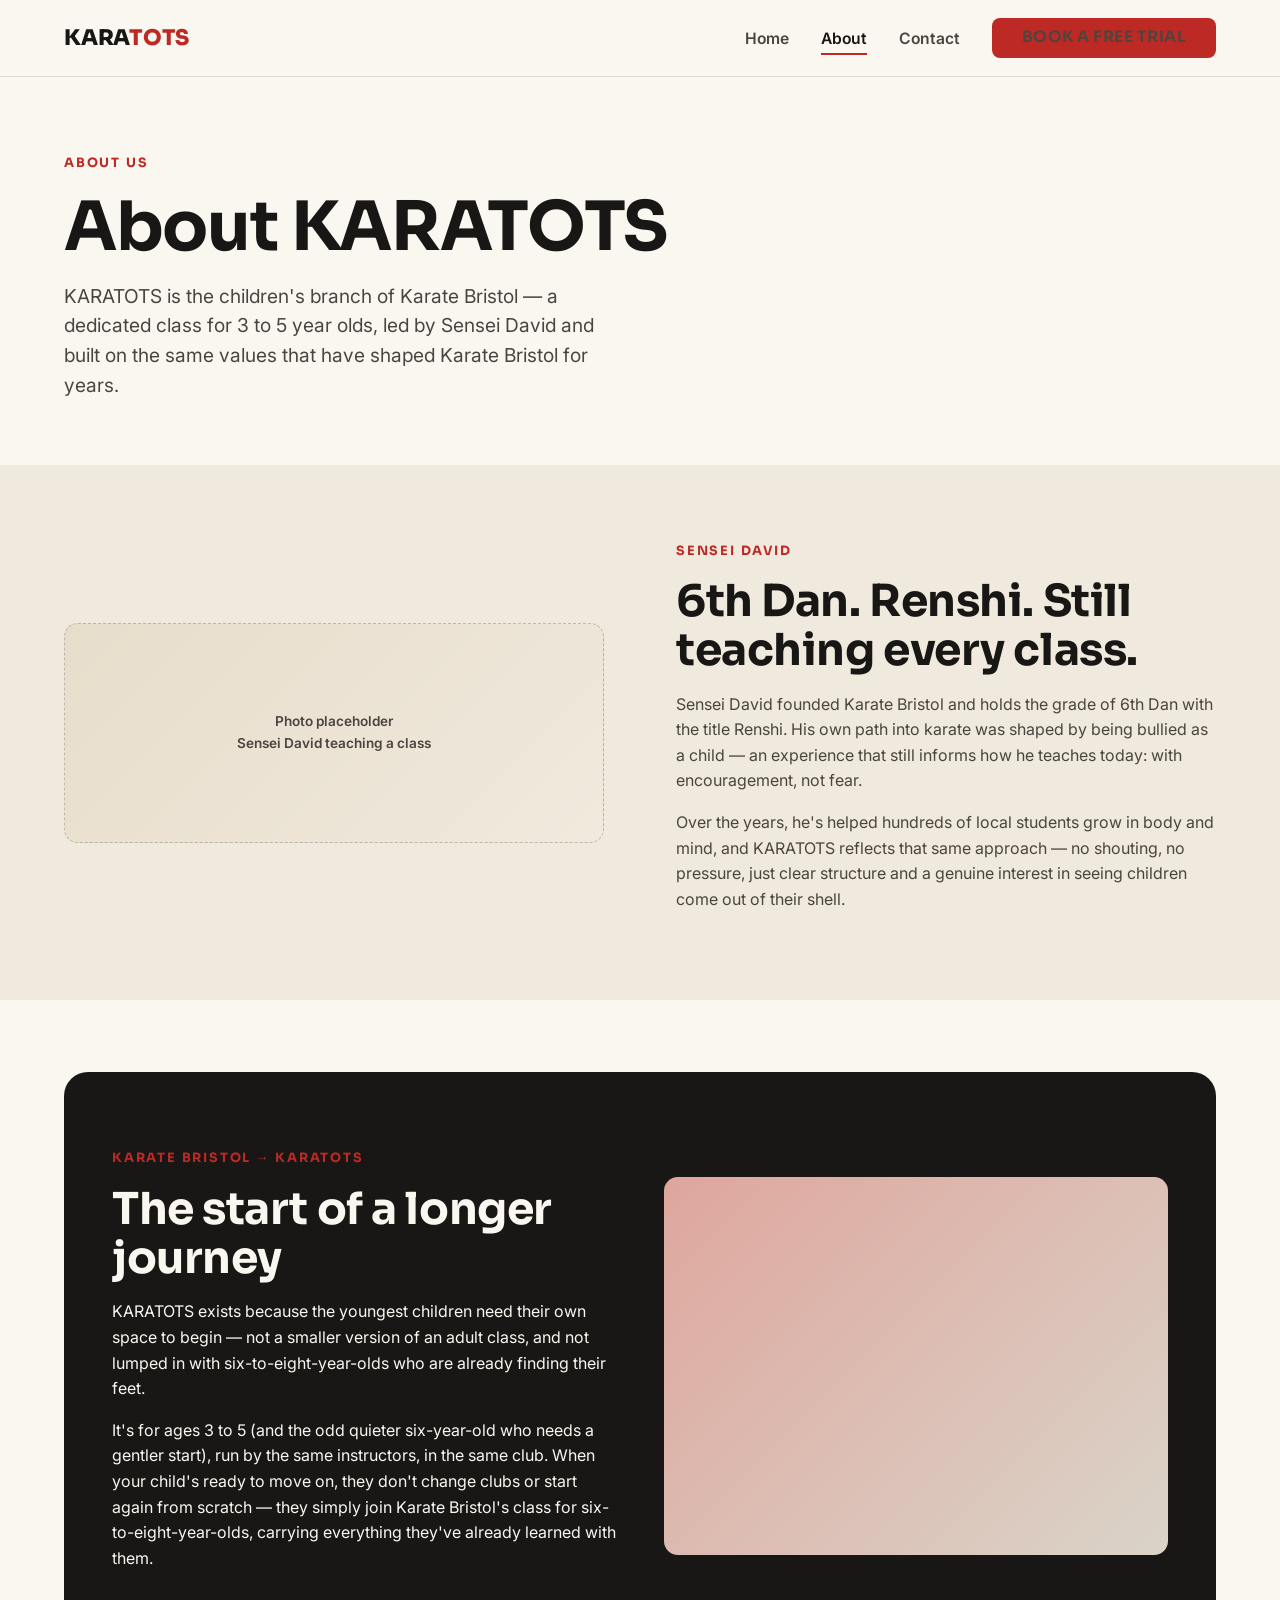
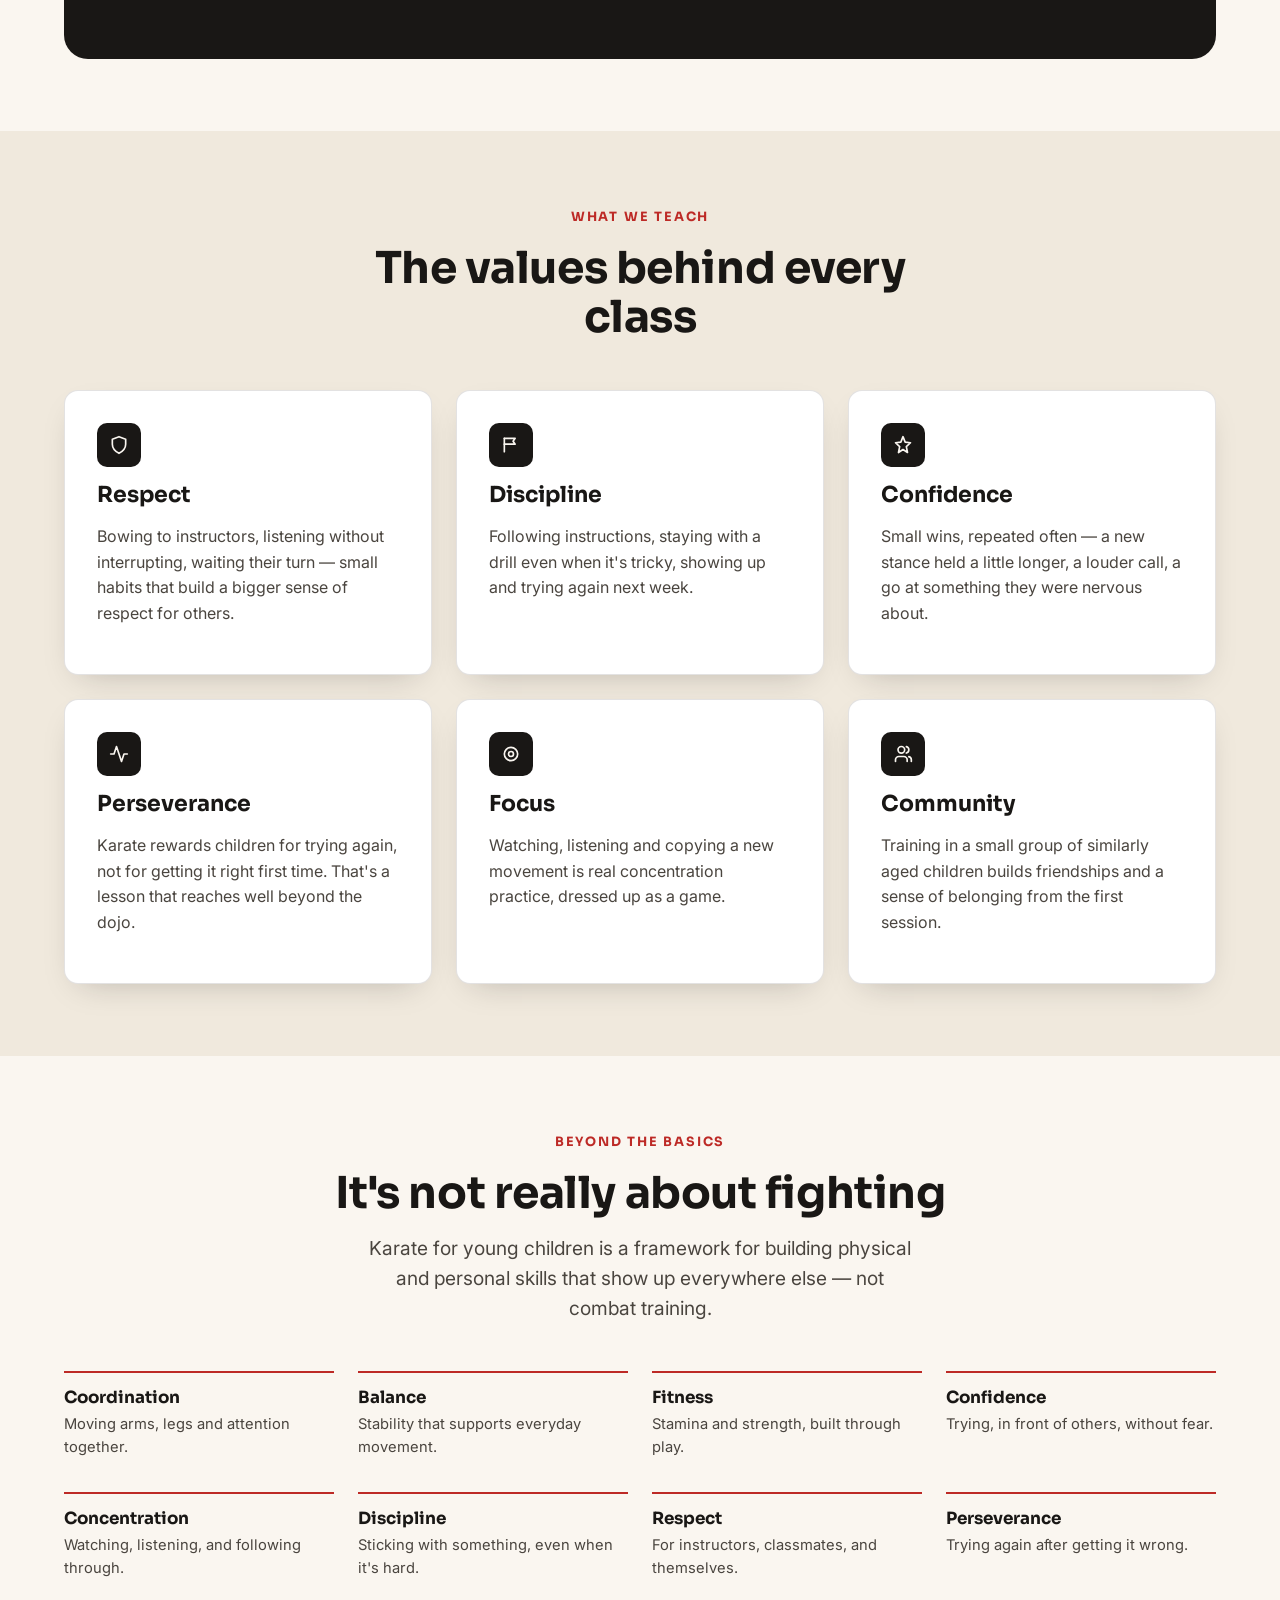
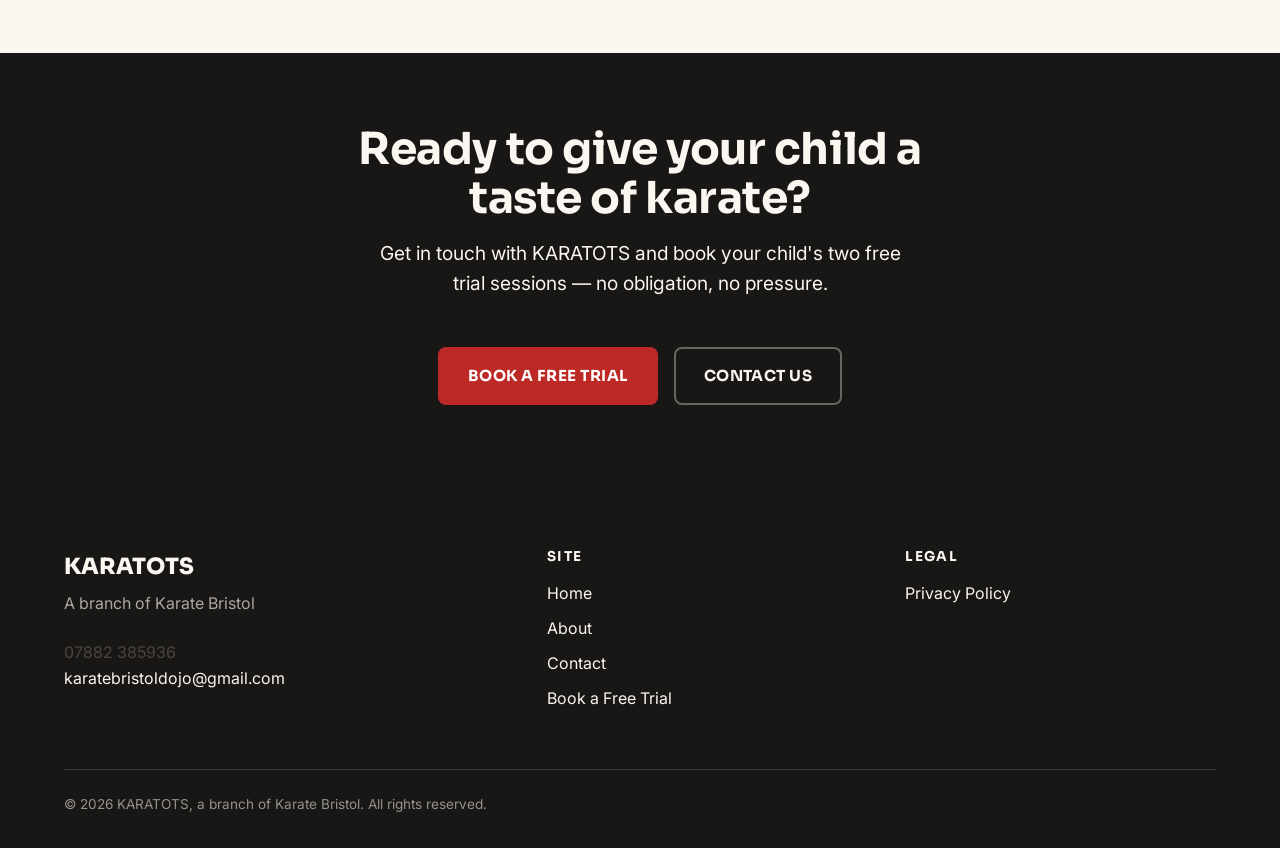
==== about.html @ a4dd59a1 "Build KARATOTS about page" ====
<!doctype html>
<html lang="en">
<head>
  <meta charset="UTF-8" />
  <meta name="viewport" content="width=device-width, initial-scale=1" />
  <title>About KARATOTS | Sensei David & Karate Bristol</title>
  <meta name="description" content="KARATOTS is led by Sensei David, 6th Dan and Renshi at Karate Bristol. Meet the instructor and find out how KARATOTS connects to Karate Bristol." />
  <link rel="canonical" href="https://karatots.co.uk/about" />

  <meta property="og:type" content="website" />
  <meta property="og:title" content="About KARATOTS | Sensei David & Karate Bristol" />
  <meta property="og:description" content="Meet Sensei David and find out how KARATOTS connects to the wider Karate Bristol club." />
  <meta property="og:url" content="https://karatots.co.uk/about" />

  <link rel="icon" href="assets/favicon.svg" type="image/svg+xml" />

  <link rel="preconnect" href="https://fonts.googleapis.com" />
  <link rel="preconnect" href="https://fonts.gstatic.com" crossorigin />
  <link href="https://fonts.googleapis.com/css2?family=Inter:wght@400;500;600;700&family=Sora:wght@600;700;800&display=swap" rel="stylesheet" />

  <link rel="stylesheet" href="css/style.css" />
</head>
<body>
  <a class="visually-hidden" href="#main">Skip to main content</a>

  <nav class="nav">
    <div class="container nav__inner">
      <a class="nav__logo" href="index.html">KARA<span>TOTS</span></a>
      <div class="nav__right">
        <ul class="nav__links" id="navLinks">
          <li><a href="index.html">Home</a></li>
          <li><a href="about.html" aria-current="page">About</a></li>
          <li><a href="contact.html">Contact</a></li>
          <li><a class="btn btn--primary" href="contact.html">Book a Free Trial</a></li>
        </ul>
        <button class="nav__toggle" aria-label="Toggle menu" aria-expanded="false" aria-controls="navLinks">
          <span class="nav__toggle-bar"></span><span class="nav__toggle-bar"></span><span class="nav__toggle-bar"></span>
        </button>
      </div>
    </div>
  </nav>

  <main id="main">
    <!-- HERO -->
    <section class="hero" style="padding-block: var(--space-6) var(--space-5);">
      <div class="container">
        <span class="eyebrow">About Us</span>
        <h1>About KARATOTS</h1>
        <p class="lede">KARATOTS is the children's branch of Karate Bristol — a dedicated class for 3 to 5 year olds, led by Sensei David and built on the same values that have shaped Karate Bristol for years.</p>
      </div>
    </section>

    <!-- SENSEI DAVID -->
    <section class="section section--alt">
      <div class="container">
        <div class="split">
          <div class="placeholder-img" role="img" aria-label="Photo placeholder: Sensei David teaching a class">
            Photo placeholder<br />Sensei David teaching a class
          </div>
          <div>
            <span class="eyebrow">Sensei David</span>
            <h2>6th Dan. Renshi. Still teaching every class.</h2>
            <p>Sensei David founded Karate Bristol and holds the grade of 6th Dan with the title Renshi. His own path into karate was shaped by being bullied as a child — an experience that still informs how he teaches today: with encouragement, not fear.</p>
            <p>Over the years, he's helped hundreds of local students grow in body and mind, and KARATOTS reflects that same approach — no shouting, no pressure, just clear structure and a genuine interest in seeing children come out of their shell.</p>
          </div>
        </div>
      </div>
    </section>

    <!-- KARATE BRISTOL -> KARATOTS -->
    <section class="section">
      <div class="container">
        <div class="story-banner" data-reveal>
          <div>
            <span class="eyebrow">Karate Bristol → KARATOTS</span>
            <h2>The start of a longer journey</h2>
            <p>KARATOTS exists because the youngest children need their own space to begin — not a smaller version of an adult class, and not lumped in with six-to-eight-year-olds who are already finding their feet.</p>
            <p>It's for ages 3 to 5 (and the odd quieter six-year-old who needs a gentler start), run by the same instructors, in the same club. When your child's ready to move on, they don't change clubs or start again from scratch — they simply join Karate Bristol's class for six-to-eight-year-olds, carrying everything they've already learned with them.</p>
          </div>
          <div class="story-banner__media" role="img" aria-label="Photo placeholder: Karate Bristol class in session"></div>
        </div>
      </div>
    </section>

    <!-- VALUES -->
    <section class="section section--alt">
      <div class="container">
        <div class="section-heading section-heading--center">
          <span class="eyebrow">What We Teach</span>
          <h2>The values behind every class</h2>
        </div>
        <div class="card-grid">
          <article class="card" data-reveal>
            <span class="card__icon" aria-hidden="true">
              <svg width="20" height="20" viewBox="0 0 24 24" fill="none" stroke="currentColor" stroke-width="2" stroke-linecap="round" stroke-linejoin="round"><path d="M12 2 4 5v6c0 5 3.5 8.5 8 11 4.5-2.5 8-6 8-11V5z"/></svg>
            </span>
            <h3>Respect</h3>
            <p>Bowing to instructors, listening without interrupting, waiting their turn — small habits that build a bigger sense of respect for others.</p>
          </article>
          <article class="card" data-reveal>
            <span class="card__icon" aria-hidden="true">
              <svg width="20" height="20" viewBox="0 0 24 24" fill="none" stroke="currentColor" stroke-width="2" stroke-linecap="round" stroke-linejoin="round"><path d="M4 4v16"/><path d="M4 4h13l-2.5 3.5L17 11H4"/></svg>
            </span>
            <h3>Discipline</h3>
            <p>Following instructions, staying with a drill even when it's tricky, showing up and trying again next week.</p>
          </article>
          <article class="card" data-reveal>
            <span class="card__icon" aria-hidden="true">
              <svg width="20" height="20" viewBox="0 0 24 24" fill="none" stroke="currentColor" stroke-width="2" stroke-linecap="round" stroke-linejoin="round"><path d="M12 2l2.6 6.6L21 9.3l-5 4.6L17.4 21 12 17.4 6.6 21 8 13.9 3 9.3l6.4-.7z"/></svg>
            </span>
            <h3>Confidence</h3>
            <p>Small wins, repeated often — a new stance held a little longer, a louder call, a go at something they were nervous about.</p>
          </article>
          <article class="card" data-reveal>
            <span class="card__icon" aria-hidden="true">
              <svg width="20" height="20" viewBox="0 0 24 24" fill="none" stroke="currentColor" stroke-width="2" stroke-linecap="round" stroke-linejoin="round"><path d="M22 12h-4l-3 9L9 3l-3 9H2"/></svg>
            </span>
            <h3>Perseverance</h3>
            <p>Karate rewards children for trying again, not for getting it right first time. That's a lesson that reaches well beyond the dojo.</p>
          </article>
          <article class="card" data-reveal>
            <span class="card__icon" aria-hidden="true">
              <svg width="20" height="20" viewBox="0 0 24 24" fill="none" stroke="currentColor" stroke-width="2" stroke-linecap="round" stroke-linejoin="round"><circle cx="12" cy="12" r="8"/><circle cx="12" cy="12" r="3"/></svg>
            </span>
            <h3>Focus</h3>
            <p>Watching, listening and copying a new movement is real concentration practice, dressed up as a game.</p>
          </article>
          <article class="card" data-reveal>
            <span class="card__icon" aria-hidden="true">
              <svg width="20" height="20" viewBox="0 0 24 24" fill="none" stroke="currentColor" stroke-width="2" stroke-linecap="round" stroke-linejoin="round"><path d="M17 21v-2a4 4 0 0 0-4-4H7a4 4 0 0 0-4 4v2"/><circle cx="10" cy="7" r="4"/><path d="M22 21v-2a4 4 0 0 0-3-3.87"/><path d="M16 3.13a4 4 0 0 1 0 7.75"/></svg>
            </span>
            <h3>Community</h3>
            <p>Training in a small group of similarly aged children builds friendships and a sense of belonging from the first session.</p>
          </article>
        </div>
      </div>
    </section>

    <!-- WHAT CHILDREN LEARN -->
    <section class="section">
      <div class="container">
        <div class="section-heading section-heading--center">
          <span class="eyebrow">Beyond the Basics</span>
          <h2>It's not really about fighting</h2>
          <p class="lede" style="margin-inline:auto">Karate for young children is a framework for building physical and personal skills that show up everywhere else — not combat training.</p>
        </div>
        <div class="learn-grid">
          <div class="learn-grid__item" data-reveal>
            <h3>Coordination</h3>
            <p>Moving arms, legs and attention together.</p>
          </div>
          <div class="learn-grid__item" data-reveal>
            <h3>Balance</h3>
            <p>Stability that supports everyday movement.</p>
          </div>
          <div class="learn-grid__item" data-reveal>
            <h3>Fitness</h3>
            <p>Stamina and strength, built through play.</p>
          </div>
          <div class="learn-grid__item" data-reveal>
            <h3>Confidence</h3>
            <p>Trying, in front of others, without fear.</p>
          </div>
          <div class="learn-grid__item" data-reveal>
            <h3>Concentration</h3>
            <p>Watching, listening, and following through.</p>
          </div>
          <div class="learn-grid__item" data-reveal>
            <h3>Discipline</h3>
            <p>Sticking with something, even when it's hard.</p>
          </div>
          <div class="learn-grid__item" data-reveal>
            <h3>Respect</h3>
            <p>For instructors, classmates, and themselves.</p>
          </div>
          <div class="learn-grid__item" data-reveal>
            <h3>Perseverance</h3>
            <p>Trying again after getting it wrong.</p>
          </div>
        </div>
      </div>
    </section>

    <!-- FINAL CTA -->
    <section class="section section--ink">
      <div class="container">
        <div class="section-heading section-heading--center">
          <h2>Ready to give your child a taste of karate?</h2>
          <p class="lede" style="margin-inline:auto">Get in touch with KARATOTS and book your child's two free trial sessions — no obligation, no pressure.</p>
        </div>
        <div class="hero__actions" style="justify-content:center">
          <a class="btn btn--primary" href="contact.html">Book a Free Trial</a>
          <a class="btn btn--secondary" href="contact.html">Contact Us</a>
        </div>
      </div>
    </section>
  </main>

  <footer class="footer">
    <div class="container">
      <div class="footer__grid">
        <div>
          <div class="footer__brand">KARATOTS</div>
          <p class="footer__tagline">A branch of Karate Bristol</p>
          <p>07882 385936<br /><a href="mailto:karatebristoldojo@gmail.com">karatebristoldojo@gmail.com</a></p>
        </div>
        <div>
          <h4>Site</h4>
          <ul>
            <li><a href="index.html">Home</a></li>
            <li><a href="about.html">About</a></li>
            <li><a href="contact.html">Contact</a></li>
            <li><a href="contact.html">Book a Free Trial</a></li>
          </ul>
        </div>
        <div>
          <h4>Legal</h4>
          <ul>
            <li><a href="privacy.html">Privacy Policy</a></li>
          </ul>
        </div>
      </div>
      <div class="footer__bottom">© 2026 KARATOTS, a branch of Karate Bristol. All rights reserved.</div>
    </div>
  </footer>

  <div class="sticky-cta">
    <a class="btn btn--primary btn--block" href="contact.html">Book a Free Trial</a>
  </div>

  <script src="js/script.js" defer></script>
</body>
</html>
---- css/style.css ----
/* ============================================
   KARATOTS — Design Tokens
   ============================================ */
:root {
  --color-ink: #191715;
  --color-ink-soft: #4a453f;
  --color-paper: #faf6f0;
  --color-paper-alt: #f0e9dd;
  --color-paper-deep: #e7ddcb;
  --color-accent: #bd2a26;
  --color-accent-dark: #8f1f1c;
  --color-white: #ffffff;
  --color-line: rgba(25, 23, 21, 0.12);
  --color-line-strong: rgba(25, 23, 21, 0.22);

  --font-display: "Sora", "Helvetica Neue", Arial, sans-serif;
  --font-body: "Inter", "Helvetica Neue", Arial, sans-serif;

  --space-1: 0.5rem;
  --space-2: 1rem;
  --space-3: 1.5rem;
  --space-4: 2rem;
  --space-5: 3rem;
  --space-6: 4.5rem;
  --space-7: 7rem;

  --radius-sm: 8px;
  --radius-md: 14px;
  --radius-lg: 24px;

  --shadow-card: 0 12px 32px -16px rgba(25, 23, 21, 0.28);
  --max-width: 1200px;

  --nav-height: 76px;
}

/* ============================================
   Reset
   ============================================ */
*,
*::before,
*::after {
  box-sizing: border-box;
}

@media (prefers-reduced-motion: reduce) {
  * {
    animation-duration: 0.01ms !important;
    animation-iteration-count: 1 !important;
    transition-duration: 0.01ms !important;
  }
}

body {
  margin: 0;
  background: var(--color-paper);
  color: var(--color-ink);
  font-family: var(--font-body);
  font-size: 1rem;
  line-height: 1.6;
  -webkit-font-smoothing: antialiased;
}

img {
  max-width: 100%;
  display: block;
}

a {
  color: inherit;
}

ul {
  margin: 0;
  padding: 0;
  list-style: none;
}

button {
  font: inherit;
  cursor: pointer;
}

/* ============================================
   Typography
   ============================================ */
h1,
h2,
h3,
h4 {
  font-family: var(--font-display);
  font-weight: 700;
  line-height: 1.12;
  margin: 0 0 var(--space-2);
  color: var(--color-ink);
}

h1 {
  font-size: clamp(2.5rem, 5vw + 1rem, 4.25rem);
  letter-spacing: -0.02em;
}

h2 {
  font-size: clamp(1.9rem, 2.6vw + 1rem, 2.75rem);
  letter-spacing: -0.01em;
}

h3 {
  font-size: 1.375rem;
}

p {
  margin: 0 0 var(--space-2);
  color: var(--color-ink-soft);
}

.lede {
  font-size: 1.2rem;
  line-height: 1.55;
  max-width: 46ch;
}

.eyebrow {
  display: inline-block;
  font-family: var(--font-display);
  font-size: 0.8rem;
  font-weight: 700;
  letter-spacing: 0.14em;
  text-transform: uppercase;
  color: var(--color-accent);
  margin-bottom: var(--space-2);
}

.visually-hidden {
  position: absolute;
  width: 1px;
  height: 1px;
  padding: 0;
  margin: -1px;
  overflow: hidden;
  clip: rect(0, 0, 0, 0);
  white-space: nowrap;
  border: 0;
}

/* ============================================
   Layout
   ============================================ */
.container {
  width: 100%;
  max-width: var(--max-width);
  margin-inline: auto;
  padding-inline: var(--space-3);
}

.section {
  padding-block: var(--space-6);
}

.section--alt {
  background: var(--color-paper-alt);
}

.section--ink {
  background: var(--color-ink);
  color: var(--color-paper);
}

.section--ink h2,
.section--ink h3,
.section--ink p {
  color: var(--color-paper);
}

.section--ink .eyebrow {
  color: #e2837f;
}

.section-heading {
  max-width: 640px;
  margin-bottom: var(--space-5);
}

.section-heading--center {
  margin-inline: auto;
  text-align: center;
}

/* ============================================
   Buttons
   ============================================ */
.btn {
  display: inline-flex;
  align-items: center;
  justify-content: center;
  gap: 0.5rem;
  font-family: var(--font-display);
  font-weight: 700;
  font-size: 0.95rem;
  letter-spacing: 0.03em;
  text-transform: uppercase;
  text-decoration: none;
  padding: 0.95rem 1.75rem;
  border-radius: var(--radius-sm);
  border: 2px solid transparent;
  transition: transform 0.15s ease, background-color 0.15s ease, color 0.15s ease, border-color 0.15s ease;
  white-space: nowrap;
}

.btn:hover {
  transform: translateY(-2px);
}

.btn:focus-visible {
  outline: 3px solid var(--color-accent);
  outline-offset: 3px;
}

.btn--primary {
  background: var(--color-accent);
  color: var(--color-white);
}

.btn--primary:hover {
  background: var(--color-accent-dark);
}

.btn--secondary {
  background: transparent;
  color: var(--color-ink);
  border-color: var(--color-line-strong);
}

.btn--secondary:hover {
  border-color: var(--color-ink);
}

.section--ink .btn--secondary {
  color: var(--color-paper);
  border-color: rgba(250, 246, 240, 0.35);
}

.section--ink .btn--secondary:hover {
  border-color: var(--color-paper);
}

.btn--block {
  width: 100%;
}

/* ============================================
   Nav
   ============================================ */
.nav {
  position: sticky;
  top: 0;
  z-index: 40;
  background: rgba(250, 246, 240, 0.92);
  backdrop-filter: blur(10px);
  border-bottom: 1px solid var(--color-line);
}

.nav__inner {
  display: flex;
  align-items: center;
  justify-content: space-between;
  height: var(--nav-height);
}

.nav__logo {
  font-family: var(--font-display);
  font-weight: 800;
  font-size: 1.35rem;
  text-decoration: none;
  letter-spacing: -0.01em;
  color: var(--color-ink);
}

.nav__logo span {
  color: var(--color-accent);
}

.nav__right {
  display: flex;
  align-items: center;
  gap: var(--space-3);
}

.nav__links {
  display: flex;
  align-items: center;
  gap: var(--space-4);
}

.nav__links a {
  text-decoration: none;
  font-weight: 600;
  font-size: 0.98rem;
  color: var(--color-ink-soft);
  padding-block: 0.35rem;
  border-bottom: 2px solid transparent;
}

.nav__links a:hover,
.nav__links a[aria-current="page"] {
  color: var(--color-ink);
  border-bottom-color: var(--color-accent);
}

.nav__toggle {
  display: none;
  background: none;
  border: none;
  padding: 0.5rem;
  color: var(--color-ink);
}

.nav__toggle-bar {
  display: block;
  width: 24px;
  height: 2px;
  background: currentColor;
  margin: 5px 0;
  transition: transform 0.2s ease, opacity 0.2s ease;
}

@media (max-width: 860px) {
  .nav__links {
    position: fixed;
    inset: var(--nav-height) 0 0 0;
    flex-direction: column;
    align-items: flex-start;
    gap: 0;
    background: var(--color-paper);
    padding: var(--space-3);
    transform: translateY(-8px);
    opacity: 0;
    pointer-events: none;
    transition: opacity 0.2s ease, transform 0.2s ease;
  }

  .nav.is-open .nav__links {
    opacity: 1;
    transform: translateY(0);
    pointer-events: auto;
  }

  .nav__links a {
    width: 100%;
    padding: var(--space-2) 0;
    border-bottom: 1px solid var(--color-line);
  }

  .nav__links .btn {
    margin-top: var(--space-2);
    width: 100%;
  }

  .nav__toggle {
    display: block;
  }

  .nav.is-open .nav__toggle-bar:nth-child(1) {
    transform: translateY(7px) rotate(45deg);
  }

  .nav.is-open .nav__toggle-bar:nth-child(2) {
    opacity: 0;
  }

  .nav.is-open .nav__toggle-bar:nth-child(3) {
    transform: translateY(-7px) rotate(-45deg);
  }
}

/* ============================================
   Sticky mobile CTA
   ============================================ */
.sticky-cta {
  display: none;
}

@media (max-width: 640px) {
  .sticky-cta {
    display: block;
    position: fixed;
    left: 0;
    right: 0;
    bottom: 0;
    z-index: 50;
    padding: var(--space-2) var(--space-3);
    background: var(--color-paper);
    border-top: 1px solid var(--color-line);
    padding-bottom: max(var(--space-2), env(safe-area-inset-bottom));
  }

  body {
    padding-bottom: 76px;
  }
}

/* ============================================
   Trust strip (icon-badge row)
   ============================================ */
.trust-strip {
  display: grid;
  grid-template-columns: repeat(3, 1fr);
  gap: var(--space-3);
  margin-top: calc(var(--space-6) * -1);
  position: relative;
  z-index: 5;
}

@media (max-width: 800px) {
  .trust-strip {
    grid-template-columns: 1fr;
    margin-top: var(--space-4);
  }
}

.trust-strip__item {
  display: flex;
  align-items: flex-start;
  gap: var(--space-2);
  background: var(--color-white);
  border: 1px solid var(--color-line);
  border-radius: var(--radius-md);
  padding: var(--space-3);
  box-shadow: var(--shadow-card);
}

.trust-strip__badge {
  flex-shrink: 0;
  width: 46px;
  height: 46px;
  border-radius: 50%;
  background: var(--color-accent);
  color: var(--color-white);
  display: flex;
  align-items: center;
  justify-content: center;
}

.trust-strip__item h3 {
  font-size: 1rem;
  margin-bottom: 0.2rem;
}

.trust-strip__item p {
  font-size: 0.92rem;
  margin: 0;
}

/* ============================================
   Full-bleed story banner
   ============================================ */
.story-banner {
  position: relative;
  background: var(--color-ink);
  color: var(--color-paper);
  border-radius: var(--radius-lg);
  overflow: hidden;
  padding: var(--space-6) var(--space-5);
  display: grid;
  grid-template-columns: 1fr 1fr;
  gap: var(--space-5);
  align-items: center;
}

@media (max-width: 900px) {
  .story-banner {
    grid-template-columns: 1fr;
    padding: var(--space-5) var(--space-3);
  }
}

.story-banner h2,
.story-banner p {
  color: var(--color-paper);
}

.story-banner__media {
  aspect-ratio: 4 / 3;
  border-radius: var(--radius-md);
  background: linear-gradient(135deg, rgba(189, 42, 38, 0.35), rgba(25, 23, 21, 0.1)), var(--color-paper-alt);
}

/* ============================================
   Hero
   ============================================ */
.hero {
  padding-block: var(--space-7) var(--space-6);
}

.hero__grid {
  display: grid;
  grid-template-columns: 1.1fr 0.9fr;
  gap: var(--space-6);
  align-items: center;
}

.hero__actions {
  display: flex;
  flex-wrap: wrap;
  gap: var(--space-2);
  margin-top: var(--space-4);
}

.hero__media {
  aspect-ratio: 4 / 5;
  border-radius: var(--radius-lg);
}

@media (max-width: 900px) {
  .hero__grid {
    grid-template-columns: 1fr;
  }

  .hero {
    padding-block: var(--space-5) var(--space-4);
  }
}

/* ============================================
   Placeholder image blocks
   ============================================ */
.placeholder-img {
  display: flex;
  align-items: center;
  justify-content: center;
  text-align: center;
  padding: var(--space-3);
  background: linear-gradient(135deg, var(--color-paper-deep), var(--color-paper-alt));
  border: 1px dashed var(--color-line-strong);
  border-radius: var(--radius-md);
  color: var(--color-ink-soft);
  font-size: 0.85rem;
  font-weight: 600;
  min-height: 220px;
}

/* ============================================
   Cards
   ============================================ */
.card-grid {
  display: grid;
  grid-template-columns: repeat(3, 1fr);
  gap: var(--space-3);
}

@media (max-width: 900px) {
  .card-grid {
    grid-template-columns: repeat(2, 1fr);
  }
}

@media (max-width: 600px) {
  .card-grid {
    grid-template-columns: 1fr;
  }
}

.card {
  background: var(--color-white);
  border: 1px solid var(--color-line);
  border-radius: var(--radius-md);
  padding: var(--space-4);
  box-shadow: var(--shadow-card);
}

/* ============================================
   Learn grid (flat tiles, no icons)
   ============================================ */
.learn-grid {
  display: grid;
  grid-template-columns: repeat(4, 1fr);
  gap: var(--space-4) var(--space-3);
}

@media (max-width: 900px) {
  .learn-grid {
    grid-template-columns: repeat(2, 1fr);
  }
}

@media (max-width: 520px) {
  .learn-grid {
    grid-template-columns: 1fr;
  }
}

.learn-grid__item {
  border-top: 2px solid var(--color-accent);
  padding-top: var(--space-2);
}

.learn-grid__item h3 {
  font-size: 1.05rem;
  margin-bottom: 0.3rem;
}

.learn-grid__item p {
  font-size: 0.92rem;
  margin: 0;
}

.card__icon {
  width: 44px;
  height: 44px;
  border-radius: 10px;
  background: var(--color-ink);
  color: var(--color-paper);
  display: flex;
  align-items: center;
  justify-content: center;
  font-family: var(--font-display);
  font-weight: 800;
  margin-bottom: var(--space-2);
}

.section--ink .card {
  background: rgba(250, 246, 240, 0.06);
  border-color: rgba(250, 246, 240, 0.16);
  box-shadow: none;
}

.section--ink .card__icon {
  background: var(--color-accent);
  color: var(--color-white);
}

/* ============================================
   Steps (How It Works)
   ============================================ */
.steps {
  display: grid;
  grid-template-columns: repeat(3, 1fr);
  gap: var(--space-4);
  counter-reset: step;
}

@media (max-width: 800px) {
  .steps {
    grid-template-columns: 1fr;
  }
}

.step {
  position: relative;
  padding-top: var(--space-5);
}

.step::before {
  counter-increment: step;
  content: counter(step);
  position: absolute;
  top: 0;
  left: 0;
  width: 48px;
  height: 48px;
  border-radius: 50%;
  background: var(--color-accent);
  color: var(--color-white);
  font-family: var(--font-display);
  font-weight: 800;
  font-size: 1.25rem;
  display: flex;
  align-items: center;
  justify-content: center;
}

/* ============================================
   FAQ accordion
   ============================================ */
.faq-list {
  border-top: 1px solid var(--color-line);
}

.faq-item {
  border-bottom: 1px solid var(--color-line);
}

.faq-item__question {
  width: 100%;
  display: flex;
  align-items: center;
  justify-content: space-between;
  gap: var(--space-2);
  background: none;
  border: none;
  text-align: left;
  padding: var(--space-3) 0;
  font-family: var(--font-display);
  font-weight: 700;
  font-size: 1.05rem;
  color: var(--color-ink);
}

.faq-item__icon {
  flex-shrink: 0;
  width: 24px;
  height: 24px;
  position: relative;
}

.faq-item__icon::before,
.faq-item__icon::after {
  content: "";
  position: absolute;
  background: var(--color-ink);
  transition: transform 0.2s ease;
}

.faq-item__icon::before {
  top: 50%;
  left: 0;
  width: 100%;
  height: 2px;
  transform: translateY(-50%);
}

.faq-item__icon::after {
  top: 0;
  left: 50%;
  width: 2px;
  height: 100%;
  transform: translateX(-50%);
}

.faq-item.is-open .faq-item__icon::after {
  transform: translateX(-50%) scaleY(0);
}

.faq-item__answer {
  overflow: hidden;
  max-height: 0;
  transition: max-height 0.25s ease;
}

.faq-item.is-open .faq-item__answer {
  max-height: 400px;
}

.faq-item__answer p {
  padding-bottom: var(--space-3);
}

/* ============================================
   Forms
   ============================================ */
.form {
  display: grid;
  gap: var(--space-3);
}

.form__row {
  display: grid;
  grid-template-columns: 1fr 1fr;
  gap: var(--space-3);
}

@media (max-width: 640px) {
  .form__row {
    grid-template-columns: 1fr;
  }
}

.form-field {
  display: flex;
  flex-direction: column;
  gap: 0.4rem;
}

.form-field label {
  font-weight: 600;
  font-size: 0.92rem;
}

.form-field input,
.form-field select,
.form-field textarea {
  font: inherit;
  padding: 0.85rem 1rem;
  border-radius: var(--radius-sm);
  border: 1.5px solid var(--color-line-strong);
  background: var(--color-white);
  color: var(--color-ink);
}

.form-field input:focus-visible,
.form-field select:focus-visible,
.form-field textarea:focus-visible {
  outline: 3px solid var(--color-accent);
  outline-offset: 1px;
}

.form-field.has-error input,
.form-field.has-error select,
.form-field.has-error textarea {
  border-color: var(--color-accent);
}

.form-error {
  color: var(--color-accent-dark);
  font-size: 0.85rem;
  min-height: 1.1em;
}

.form-field--checkbox {
  flex-direction: row;
  align-items: flex-start;
  gap: 0.6rem;
}

.form-field--checkbox input {
  margin-top: 0.25rem;
  width: 18px;
  height: 18px;
}

.form-confirmation {
  background: var(--color-paper-alt);
  border: 1px solid var(--color-line);
  border-radius: var(--radius-md);
  padding: var(--space-3);
}

/* ============================================
   Footer
   ============================================ */
.footer {
  background: var(--color-ink);
  color: var(--color-paper);
  padding-block: var(--space-6) var(--space-4);
}

.footer a {
  color: var(--color-paper);
  text-decoration: none;
}

.footer a:hover {
  color: var(--color-accent);
}

.footer__grid {
  display: grid;
  grid-template-columns: 1.4fr 1fr 1fr;
  gap: var(--space-5);
}

@media (max-width: 700px) {
  .footer__grid {
    grid-template-columns: 1fr;
    gap: var(--space-4);
  }
}

.footer__brand {
  font-family: var(--font-display);
  font-weight: 800;
  font-size: 1.4rem;
  margin-bottom: 0.35rem;
}

.footer__tagline {
  color: rgba(250, 246, 240, 0.65);
  margin-bottom: var(--space-3);
}

.footer h4 {
  color: var(--color-paper);
  font-size: 0.85rem;
  text-transform: uppercase;
  letter-spacing: 0.1em;
  margin-bottom: var(--space-2);
}

.footer li {
  margin-bottom: 0.6rem;
}

.footer__bottom {
  margin-top: var(--space-5);
  padding-top: var(--space-3);
  border-top: 1px solid rgba(250, 246, 240, 0.16);
  color: rgba(250, 246, 240, 0.55);
  font-size: 0.85rem;
}

/* ============================================
   Reveal animation
   ============================================ */
[data-reveal] {
  opacity: 0;
  transform: translateY(16px);
  transition: opacity 0.5s ease, transform 0.5s ease;
}

[data-reveal].is-visible {
  opacity: 1;
  transform: translateY(0);
}

@media (prefers-reduced-motion: reduce) {
  [data-reveal] {
    opacity: 1;
    transform: none;
  }
}

/* ============================================
   Split section (image + text)
   ============================================ */
.split {
  display: grid;
  grid-template-columns: 1fr 1fr;
  gap: var(--space-6);
  align-items: center;
}

@media (max-width: 900px) {
  .split {
    grid-template-columns: 1fr;
    gap: var(--space-4);
  }
}

.split--reverse .split__media {
  order: 2;
}

@media (max-width: 900px) {
  .split--reverse .split__media {
    order: 0;
  }
}
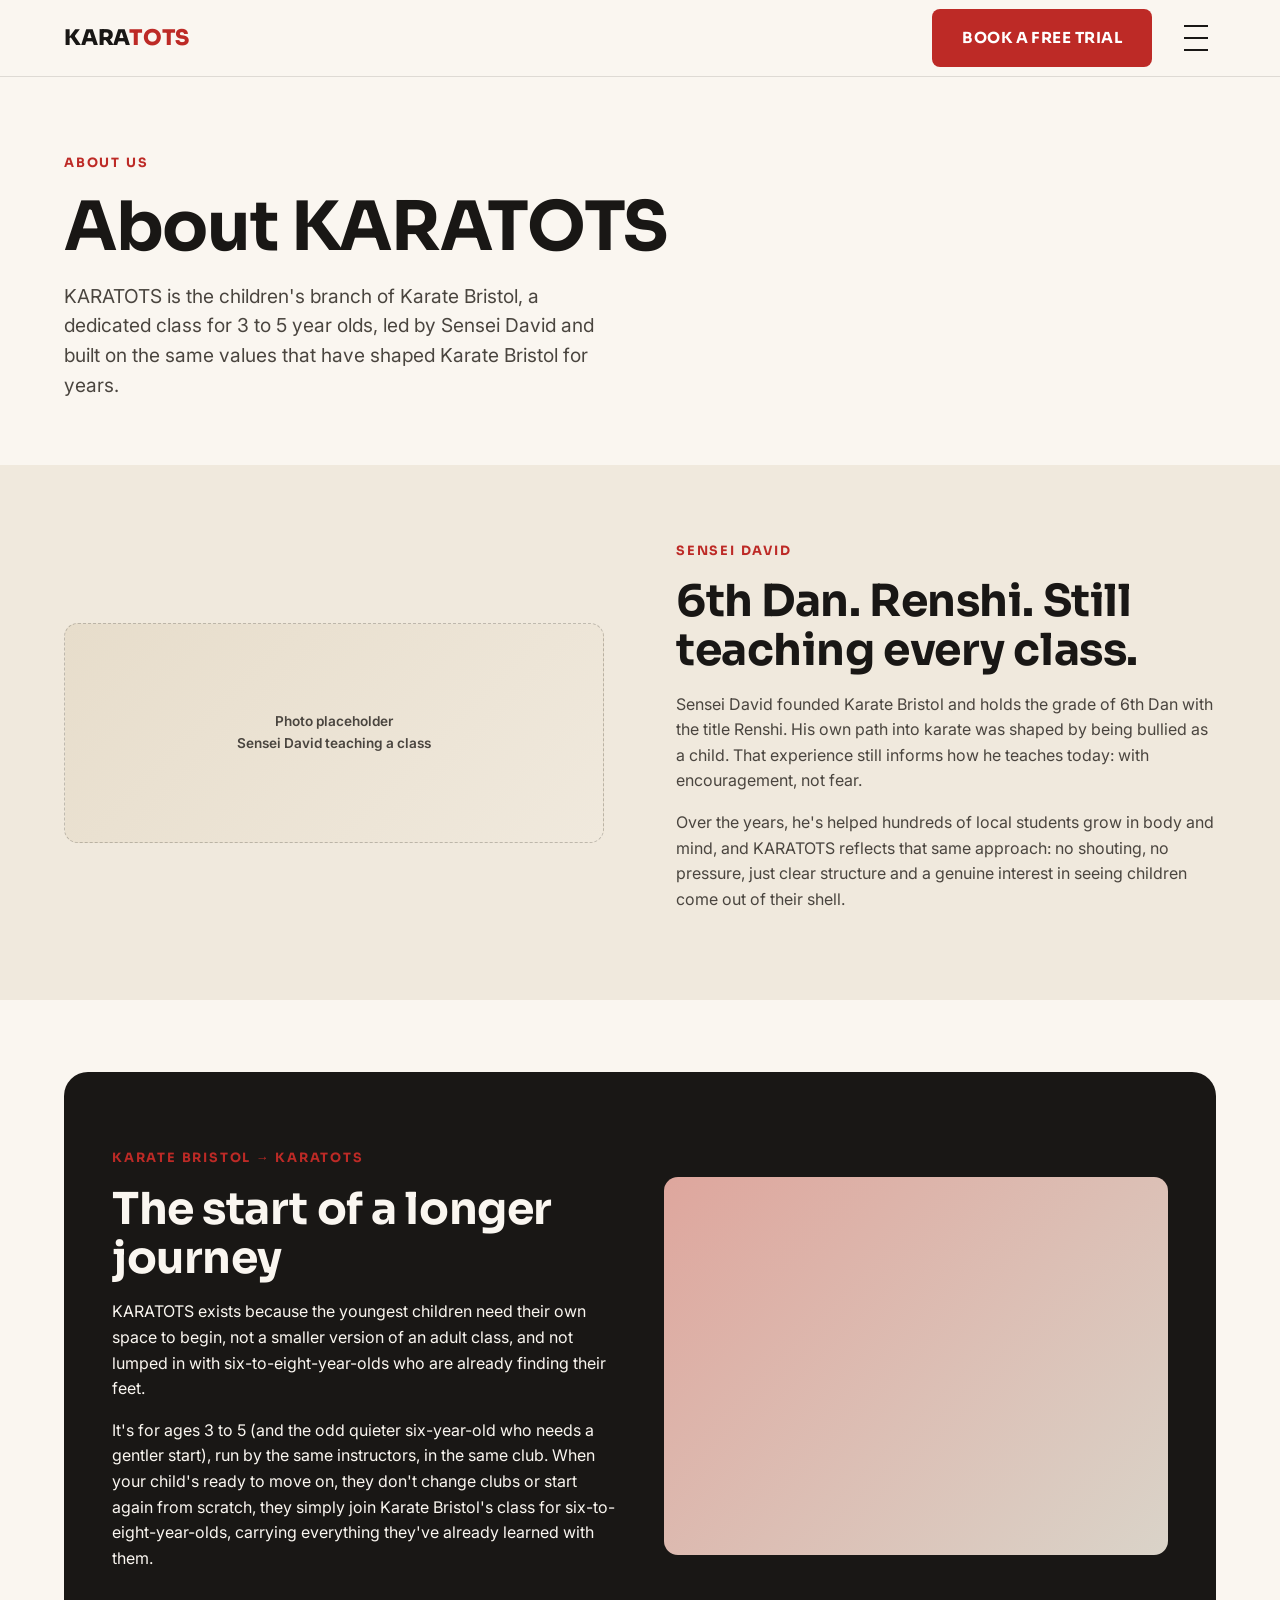
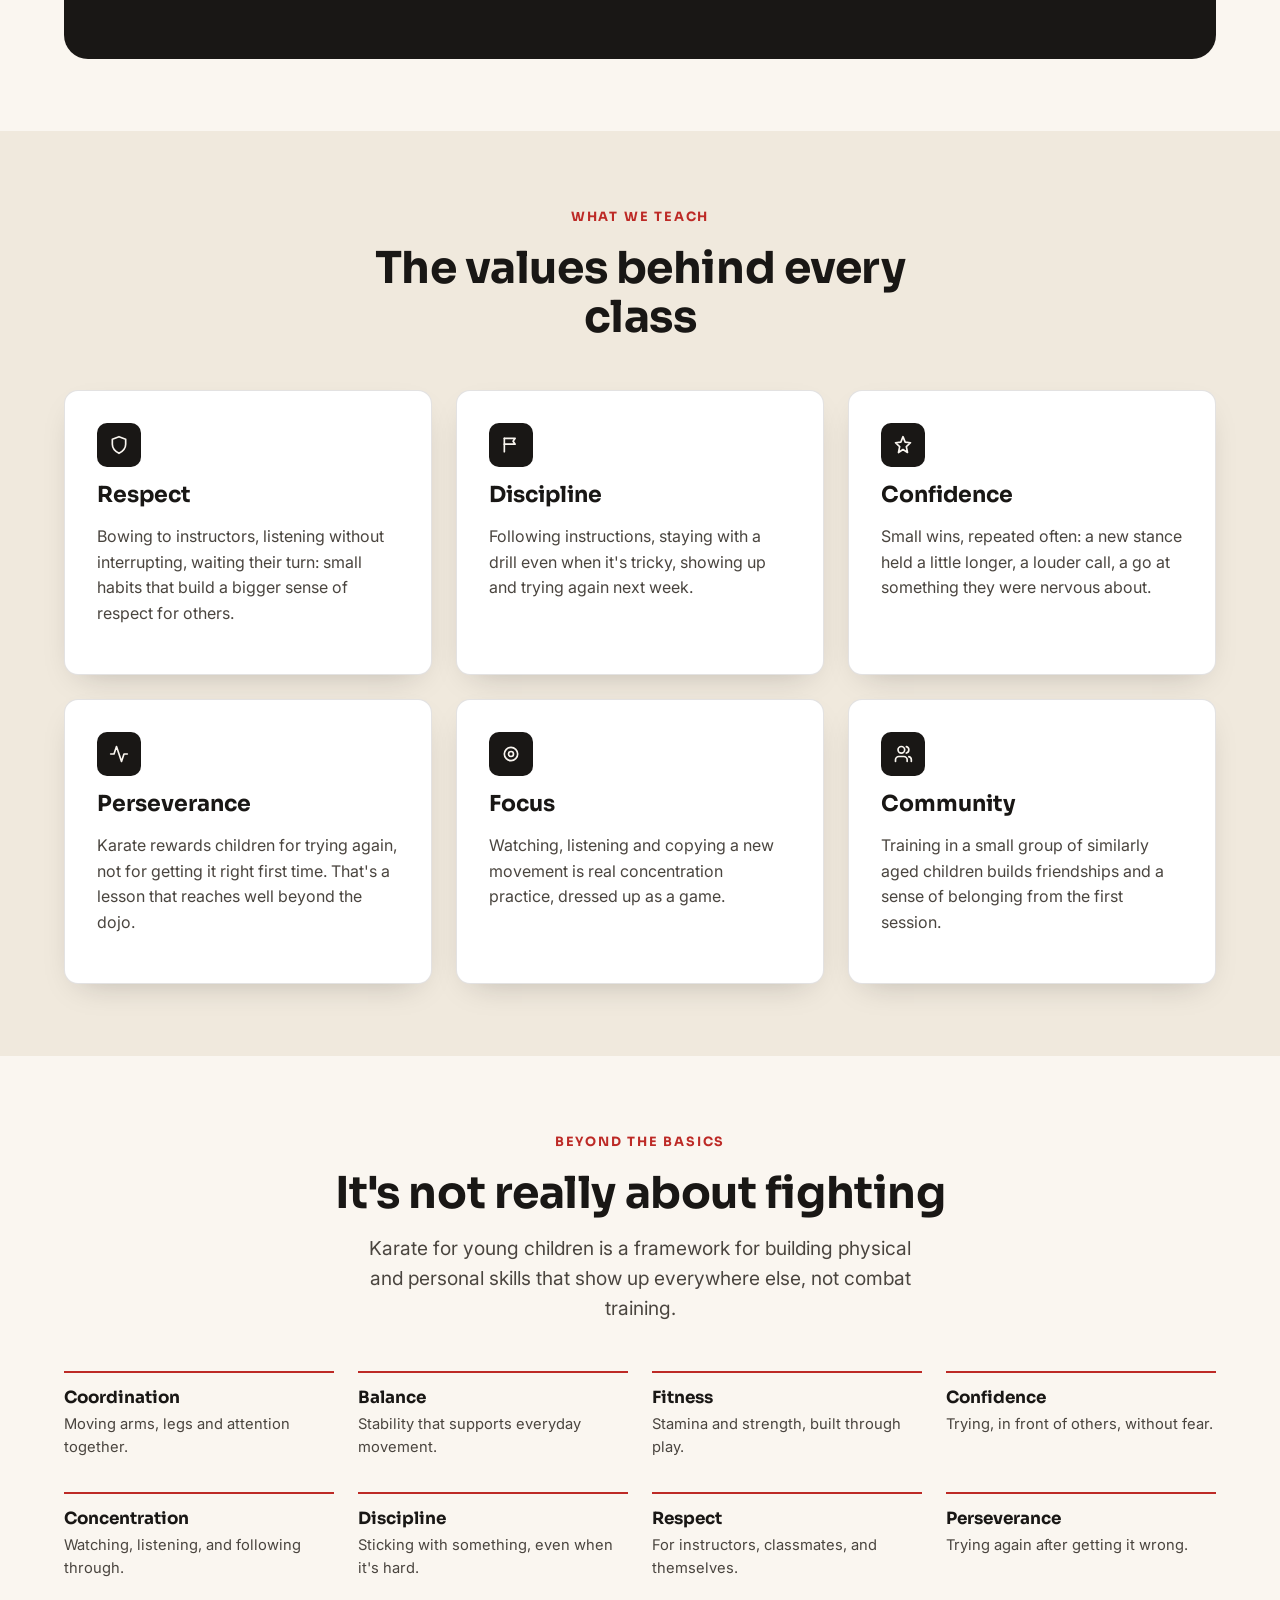
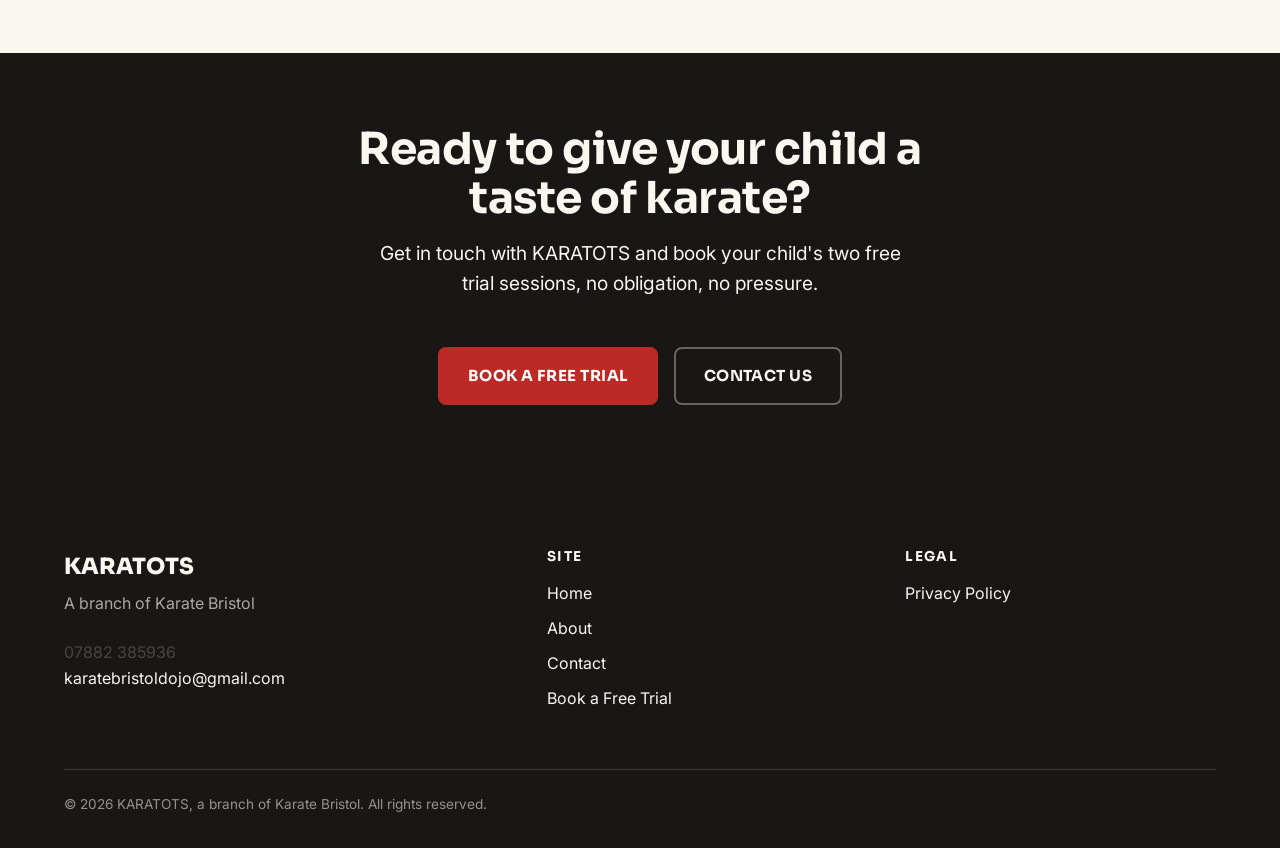
==== commit b9b531b3: "Full-screen menu on all breakpoints, tighten step spacing, remove long hyphens from copy" ====
--- a/about.html
+++ b/about.html
@@ -27,15 +27,16 @@
     <div class="container nav__inner">
       <a class="nav__logo" href="index.html">KARA<span>TOTS</span></a>
       <div class="nav__right">
-        <ul class="nav__links" id="navLinks">
-          <li><a href="index.html">Home</a></li>
-          <li><a href="about.html" aria-current="page">About</a></li>
-          <li><a href="contact.html">Contact</a></li>
-          <li><a class="btn btn--primary" href="contact.html">Book a Free Trial</a></li>
-        </ul>
+        <a class="btn btn--primary nav__header-cta" href="contact.html">Book a Free Trial</a>
         <button class="nav__toggle" aria-label="Toggle menu" aria-expanded="false" aria-controls="navLinks">
           <span class="nav__toggle-bar"></span><span class="nav__toggle-bar"></span><span class="nav__toggle-bar"></span>
         </button>
+        <ul class="nav__links" id="navLinks">
+          <li><a href="index.html" class="menu-link"><span class="menu-link__arrow" aria-hidden="true"><svg width="28" height="28" viewBox="0 0 24 24" fill="none" stroke="currentColor" stroke-width="2.5" stroke-linecap="round" stroke-linejoin="round"><line x1="5" y1="12" x2="19" y2="12"/><polyline points="12 5 19 12 12 19"/></svg></span>Home</a></li>
+          <li><a href="about.html" aria-current="page" class="menu-link"><span class="menu-link__arrow" aria-hidden="true"><svg width="28" height="28" viewBox="0 0 24 24" fill="none" stroke="currentColor" stroke-width="2.5" stroke-linecap="round" stroke-linejoin="round"><line x1="5" y1="12" x2="19" y2="12"/><polyline points="12 5 19 12 12 19"/></svg></span>About</a></li>
+          <li><a href="contact.html" class="menu-link"><span class="menu-link__arrow" aria-hidden="true"><svg width="28" height="28" viewBox="0 0 24 24" fill="none" stroke="currentColor" stroke-width="2.5" stroke-linecap="round" stroke-linejoin="round"><line x1="5" y1="12" x2="19" y2="12"/><polyline points="12 5 19 12 12 19"/></svg></span>Contact</a></li>
+          <li><a class="btn btn--primary nav__links-cta" href="contact.html">Book a Free Trial</a></li>
+        </ul>
       </div>
     </div>
   </nav>
@@ -46,7 +47,7 @@
       <div class="container">
         <span class="eyebrow">About Us</span>
         <h1>About KARATOTS</h1>
-        <p class="lede">KARATOTS is the children's branch of Karate Bristol — a dedicated class for 3 to 5 year olds, led by Sensei David and built on the same values that have shaped Karate Bristol for years.</p>
+        <p class="lede">KARATOTS is the children's branch of Karate Bristol, a dedicated class for 3 to 5 year olds, led by Sensei David and built on the same values that have shaped Karate Bristol for years.</p>
       </div>
     </section>
 
@@ -60,8 +61,8 @@
           <div>
             <span class="eyebrow">Sensei David</span>
             <h2>6th Dan. Renshi. Still teaching every class.</h2>
-            <p>Sensei David founded Karate Bristol and holds the grade of 6th Dan with the title Renshi. His own path into karate was shaped by being bullied as a child — an experience that still informs how he teaches today: with encouragement, not fear.</p>
-            <p>Over the years, he's helped hundreds of local students grow in body and mind, and KARATOTS reflects that same approach — no shouting, no pressure, just clear structure and a genuine interest in seeing children come out of their shell.</p>
+            <p>Sensei David founded Karate Bristol and holds the grade of 6th Dan with the title Renshi. His own path into karate was shaped by being bullied as a child. That experience still informs how he teaches today: with encouragement, not fear.</p>
+            <p>Over the years, he's helped hundreds of local students grow in body and mind, and KARATOTS reflects that same approach: no shouting, no pressure, just clear structure and a genuine interest in seeing children come out of their shell.</p>
           </div>
         </div>
       </div>
@@ -74,8 +75,8 @@
           <div>
             <span class="eyebrow">Karate Bristol → KARATOTS</span>
             <h2>The start of a longer journey</h2>
-            <p>KARATOTS exists because the youngest children need their own space to begin — not a smaller version of an adult class, and not lumped in with six-to-eight-year-olds who are already finding their feet.</p>
-            <p>It's for ages 3 to 5 (and the odd quieter six-year-old who needs a gentler start), run by the same instructors, in the same club. When your child's ready to move on, they don't change clubs or start again from scratch — they simply join Karate Bristol's class for six-to-eight-year-olds, carrying everything they've already learned with them.</p>
+            <p>KARATOTS exists because the youngest children need their own space to begin, not a smaller version of an adult class, and not lumped in with six-to-eight-year-olds who are already finding their feet.</p>
+            <p>It's for ages 3 to 5 (and the odd quieter six-year-old who needs a gentler start), run by the same instructors, in the same club. When your child's ready to move on, they don't change clubs or start again from scratch, they simply join Karate Bristol's class for six-to-eight-year-olds, carrying everything they've already learned with them.</p>
           </div>
           <div class="story-banner__media" role="img" aria-label="Photo placeholder: Karate Bristol class in session"></div>
         </div>
@@ -95,7 +96,7 @@
               <svg width="20" height="20" viewBox="0 0 24 24" fill="none" stroke="currentColor" stroke-width="2" stroke-linecap="round" stroke-linejoin="round"><path d="M12 2 4 5v6c0 5 3.5 8.5 8 11 4.5-2.5 8-6 8-11V5z"/></svg>
             </span>
             <h3>Respect</h3>
-            <p>Bowing to instructors, listening without interrupting, waiting their turn — small habits that build a bigger sense of respect for others.</p>
+            <p>Bowing to instructors, listening without interrupting, waiting their turn: small habits that build a bigger sense of respect for others.</p>
           </article>
           <article class="card" data-reveal>
             <span class="card__icon" aria-hidden="true">
@@ -109,7 +110,7 @@
               <svg width="20" height="20" viewBox="0 0 24 24" fill="none" stroke="currentColor" stroke-width="2" stroke-linecap="round" stroke-linejoin="round"><path d="M12 2l2.6 6.6L21 9.3l-5 4.6L17.4 21 12 17.4 6.6 21 8 13.9 3 9.3l6.4-.7z"/></svg>
             </span>
             <h3>Confidence</h3>
-            <p>Small wins, repeated often — a new stance held a little longer, a louder call, a go at something they were nervous about.</p>
+            <p>Small wins, repeated often: a new stance held a little longer, a louder call, a go at something they were nervous about.</p>
           </article>
           <article class="card" data-reveal>
             <span class="card__icon" aria-hidden="true">
@@ -142,7 +143,7 @@
         <div class="section-heading section-heading--center">
           <span class="eyebrow">Beyond the Basics</span>
           <h2>It's not really about fighting</h2>
-          <p class="lede" style="margin-inline:auto">Karate for young children is a framework for building physical and personal skills that show up everywhere else — not combat training.</p>
+          <p class="lede" style="margin-inline:auto">Karate for young children is a framework for building physical and personal skills that show up everywhere else, not combat training.</p>
         </div>
         <div class="learn-grid">
           <div class="learn-grid__item" data-reveal>
@@ -186,7 +187,7 @@
       <div class="container">
         <div class="section-heading section-heading--center">
           <h2>Ready to give your child a taste of karate?</h2>
-          <p class="lede" style="margin-inline:auto">Get in touch with KARATOTS and book your child's two free trial sessions — no obligation, no pressure.</p>
+          <p class="lede" style="margin-inline:auto">Get in touch with KARATOTS and book your child's two free trial sessions, no obligation, no pressure.</p>
         </div>
         <div class="hero__actions" style="justify-content:center">
           <a class="btn btn--primary" href="contact.html">Book a Free Trial</a>
--- a/css/style.css
+++ b/css/style.css
@@ -1,5 +1,5 @@
 /* ============================================
-   KARATOTS — Design Tokens
+   KARATOTS - Design Tokens
    ============================================ */
 :root {
   --color-ink: #191715;
@@ -256,7 +256,6 @@
   top: 0;
   z-index: 40;
   background: rgba(250, 246, 240, 0.92);
-  backdrop-filter: blur(10px);
   border-bottom: 1px solid var(--color-line);
 }
 
@@ -268,6 +267,8 @@
 }
 
 .nav__logo {
+  position: relative;
+  z-index: 2;
   font-family: var(--font-display);
   font-weight: 800;
   font-size: 1.35rem;
@@ -286,33 +287,134 @@
   gap: var(--space-3);
 }
 
+.nav__header-cta {
+  position: relative;
+  z-index: 2;
+}
+
+@media (max-width: 480px) {
+  .nav__header-cta {
+    display: none;
+  }
+}
+
+/* Full-screen menu, all breakpoints */
 .nav__links {
-  display: flex;
-  align-items: center;
-  gap: var(--space-4);
-}
-
-.nav__links a {
+  position: fixed;
+  inset: 0;
+  z-index: 1;
+  display: flex;
+  flex-direction: column;
+  align-items: flex-start;
+  justify-content: center;
+  gap: var(--space-2);
+  background: var(--color-ink);
+  padding: var(--space-6) var(--space-5);
+  clip-path: circle(0% at calc(100% - 2.75rem) 2.75rem);
+  transition: clip-path 0.6s cubic-bezier(0.65, 0, 0.35, 1);
+  pointer-events: none;
+}
+
+.nav.is-open .nav__links {
+  clip-path: circle(150% at calc(100% - 2.75rem) 2.75rem);
+  pointer-events: auto;
+}
+
+.nav__links li {
+  width: 100%;
+  max-width: 640px;
+  overflow: hidden;
+}
+
+.menu-link {
+  display: flex;
+  align-items: center;
+  gap: var(--space-2);
+  width: 100%;
+  padding-block: 0.5rem;
   text-decoration: none;
-  font-weight: 600;
-  font-size: 0.98rem;
-  color: var(--color-ink-soft);
-  padding-block: 0.35rem;
-  border-bottom: 2px solid transparent;
-}
-
-.nav__links a:hover,
-.nav__links a[aria-current="page"] {
-  color: var(--color-ink);
-  border-bottom-color: var(--color-accent);
+  color: var(--color-paper);
+  font-family: var(--font-display);
+  font-weight: 700;
+  font-size: clamp(2.25rem, 6vw, 4rem);
+  letter-spacing: -0.01em;
+  opacity: 0;
+  transform: translateX(-16px);
+  transition: opacity 0.4s ease, transform 0.4s ease, color 0.25s ease;
+  transition-delay: 0s;
+}
+
+.nav.is-open .menu-link {
+  opacity: 1;
+  transform: translateX(0);
+}
+
+.nav.is-open li:nth-child(1) .menu-link { transition-delay: 0.12s; }
+.nav.is-open li:nth-child(2) .menu-link { transition-delay: 0.18s; }
+.nav.is-open li:nth-child(3) .menu-link { transition-delay: 0.24s; }
+
+.menu-link__arrow {
+  display: flex;
+  color: var(--color-accent);
+  opacity: 0;
+  transform: translateX(-16px);
+  transition: opacity 0.25s ease, transform 0.25s ease;
+}
+
+.menu-link:hover,
+.menu-link:focus-visible {
+  color: var(--color-accent);
+}
+
+.menu-link:hover .menu-link__arrow,
+.menu-link:focus-visible .menu-link__arrow {
+  opacity: 1;
+  transform: translateX(0);
+}
+
+.menu-link[aria-current="page"] {
+  color: var(--color-accent);
+}
+
+.nav__links-cta {
+  margin-top: var(--space-3);
+  max-width: 280px;
+  opacity: 0;
+  transform: translateX(-16px);
+  transition: opacity 0.4s ease, transform 0.4s ease;
+  transition-delay: 0s;
+}
+
+.nav.is-open .nav__links-cta {
+  opacity: 1;
+  transform: translateX(0);
+  transition-delay: 0.3s;
 }
 
 .nav__toggle {
-  display: none;
+  position: relative;
+  z-index: 2;
+  display: flex;
+  flex-direction: column;
+  align-items: center;
+  justify-content: center;
   background: none;
   border: none;
   padding: 0.5rem;
   color: var(--color-ink);
+}
+
+.nav.is-open .nav__toggle {
+  color: var(--color-paper);
+}
+
+.nav.is-open .nav__logo {
+  color: var(--color-paper);
+}
+
+.nav.is-open .nav__header-cta {
+  opacity: 0;
+  pointer-events: none;
 }
 
 .nav__toggle-bar {
@@ -324,53 +426,16 @@
   transition: transform 0.2s ease, opacity 0.2s ease;
 }
 
-@media (max-width: 860px) {
-  .nav__links {
-    position: fixed;
-    inset: var(--nav-height) 0 0 0;
-    flex-direction: column;
-    align-items: flex-start;
-    gap: 0;
-    background: var(--color-paper);
-    padding: var(--space-3);
-    transform: translateY(-8px);
-    opacity: 0;
-    pointer-events: none;
-    transition: opacity 0.2s ease, transform 0.2s ease;
-  }
-
-  .nav.is-open .nav__links {
-    opacity: 1;
-    transform: translateY(0);
-    pointer-events: auto;
-  }
-
-  .nav__links a {
-    width: 100%;
-    padding: var(--space-2) 0;
-    border-bottom: 1px solid var(--color-line);
-  }
-
-  .nav__links .btn {
-    margin-top: var(--space-2);
-    width: 100%;
-  }
-
-  .nav__toggle {
-    display: block;
-  }
-
-  .nav.is-open .nav__toggle-bar:nth-child(1) {
-    transform: translateY(7px) rotate(45deg);
-  }
-
-  .nav.is-open .nav__toggle-bar:nth-child(2) {
-    opacity: 0;
-  }
-
-  .nav.is-open .nav__toggle-bar:nth-child(3) {
-    transform: translateY(-7px) rotate(-45deg);
-  }
+.nav.is-open .nav__toggle-bar:nth-child(1) {
+  transform: translateY(7px) rotate(45deg);
+}
+
+.nav.is-open .nav__toggle-bar:nth-child(2) {
+  opacity: 0;
+}
+
+.nav.is-open .nav__toggle-bar:nth-child(3) {
+  transform: translateY(-7px) rotate(-45deg);
 }
 
 /* ============================================
@@ -394,6 +459,10 @@
     padding-bottom: max(var(--space-2), env(safe-area-inset-bottom));
   }
 
+  .nav.is-open ~ .sticky-cta {
+    display: none;
+  }
+
   body {
     padding-bottom: 76px;
   }
@@ -647,7 +716,7 @@
 
 .step {
   position: relative;
-  padding-top: var(--space-5);
+  padding-top: 2.25rem;
 }
 
 .step::before {
@@ -807,6 +876,7 @@
 }
 
 .form-field--checkbox {
+  display: flex;
   flex-direction: row;
   align-items: flex-start;
   gap: 0.6rem;
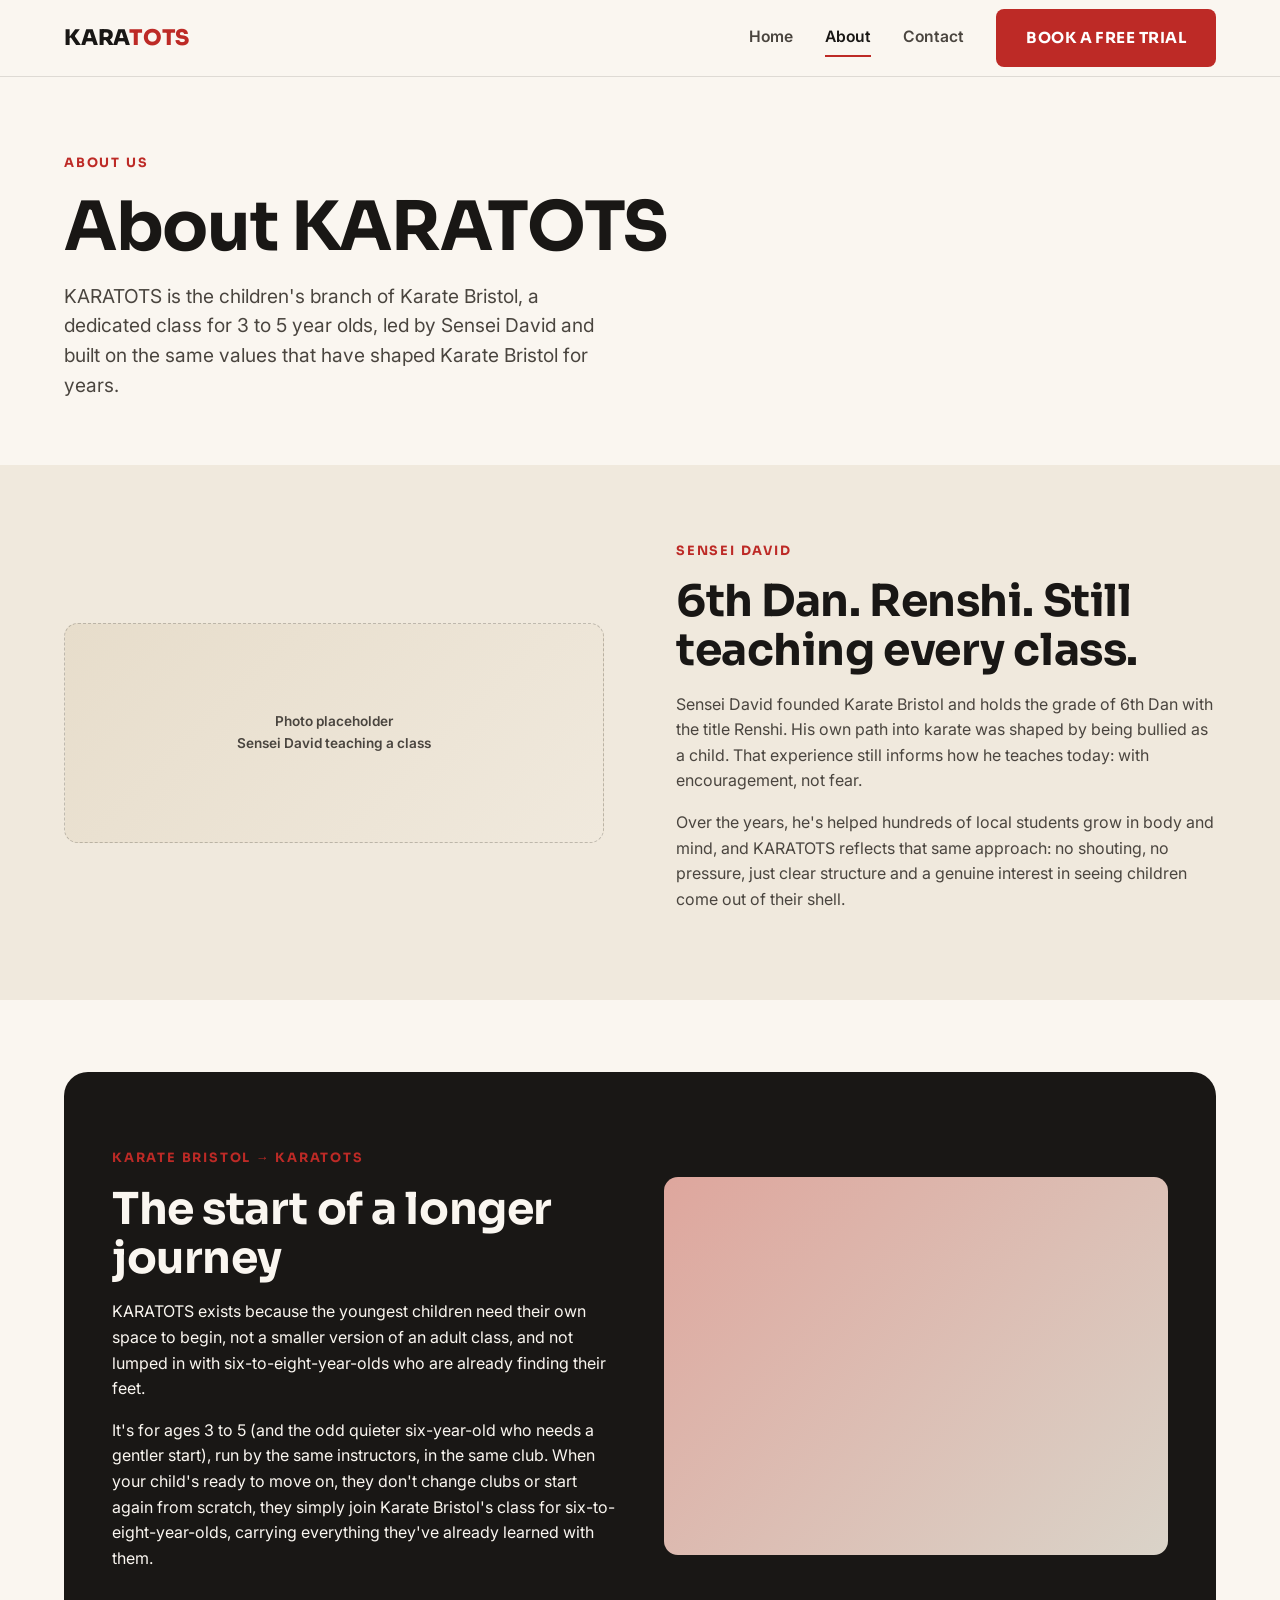
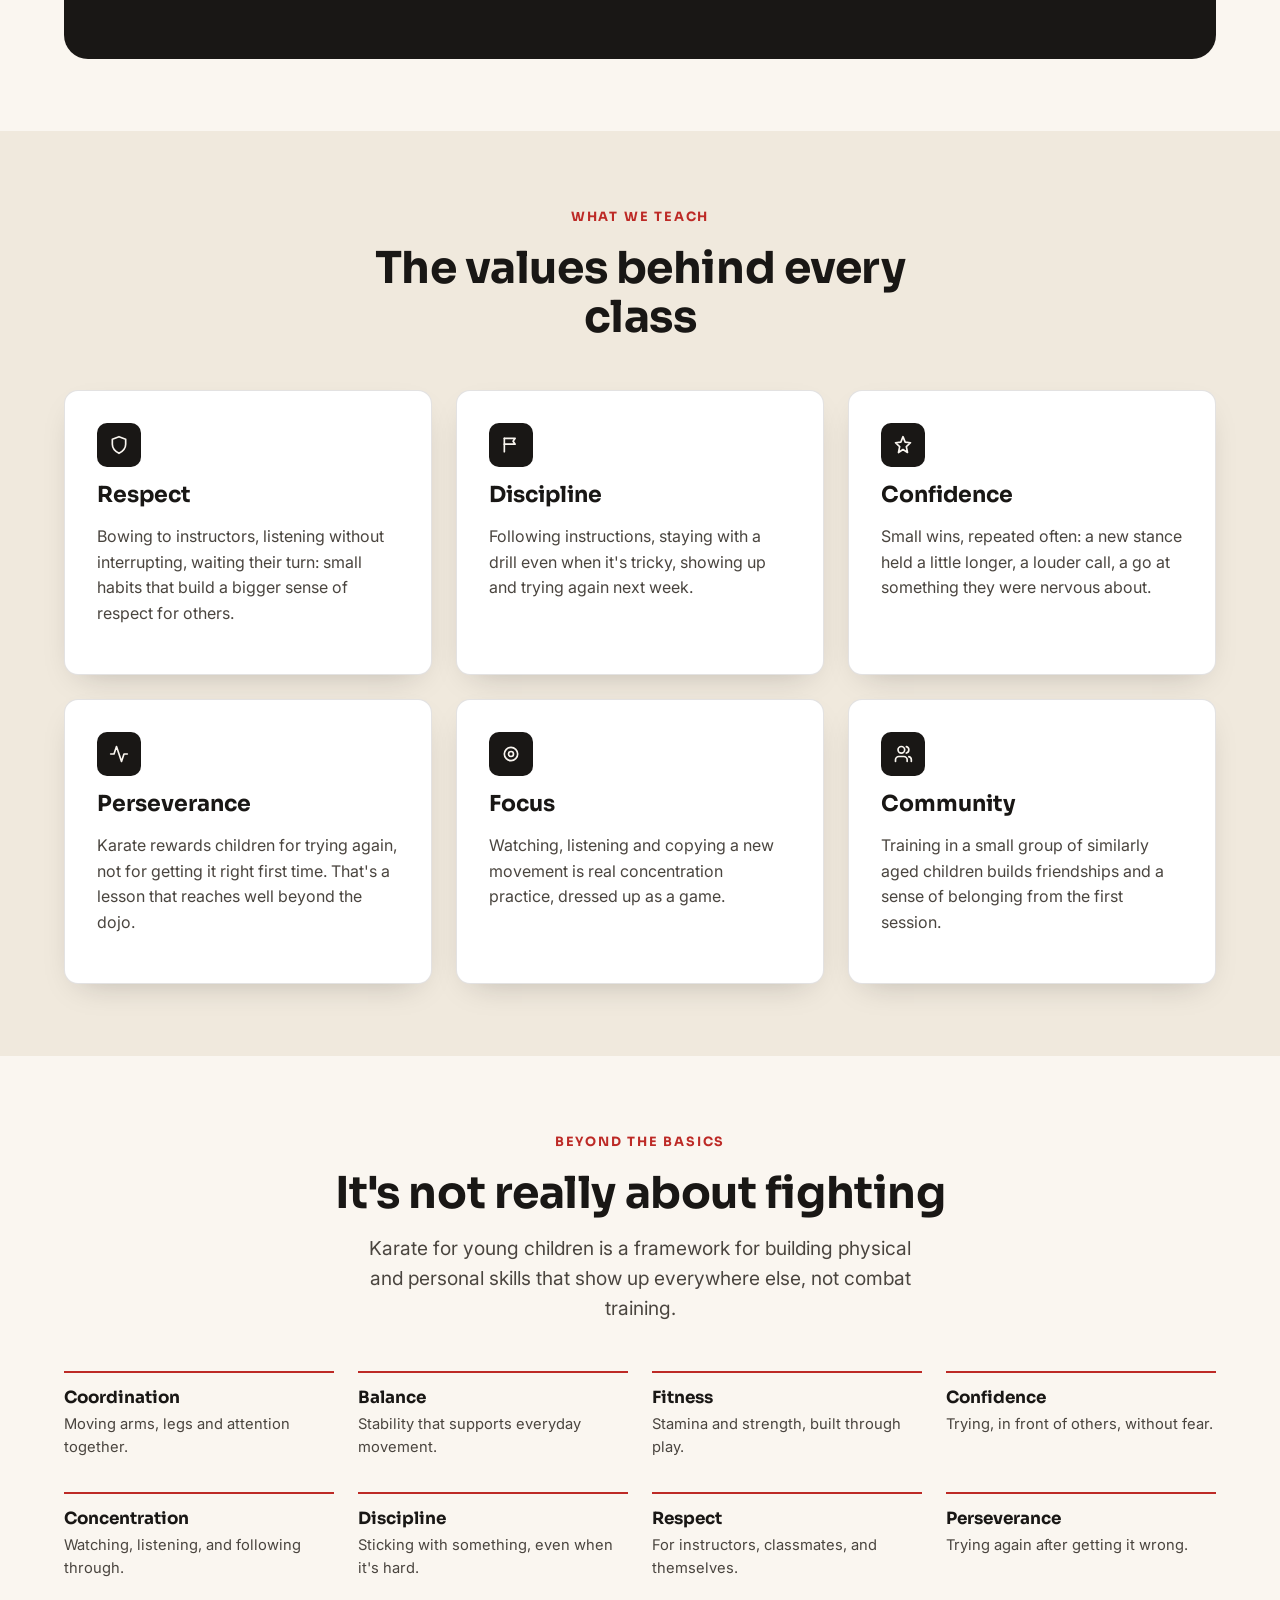
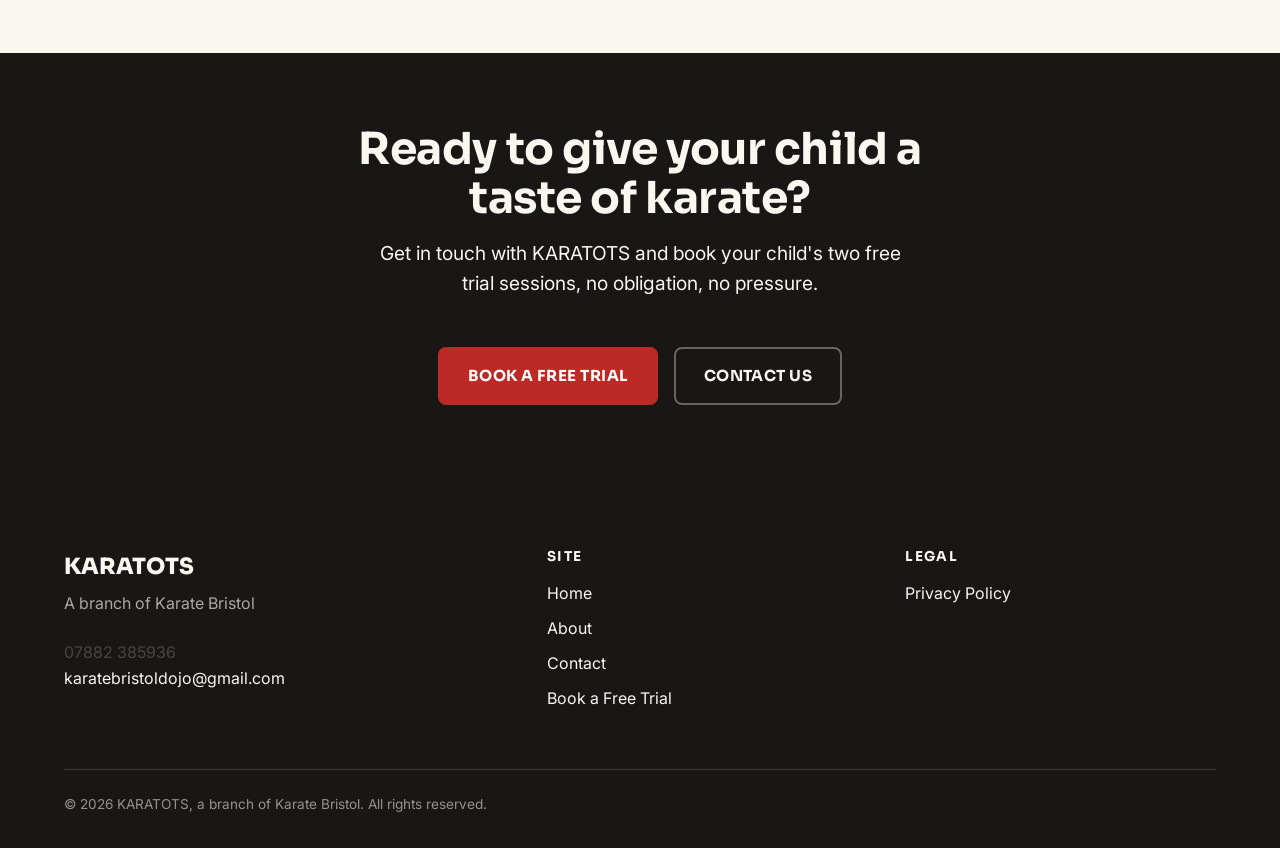
==== commit 77e1dc30: "Redesign tablet/mobile menu as sliding panel with ambient shapes, restore horizontal desktop nav CTA" ====
--- a/about.html
+++ b/about.html
@@ -31,12 +31,37 @@
         <button class="nav__toggle" aria-label="Toggle menu" aria-expanded="false" aria-controls="navLinks">
           <span class="nav__toggle-bar"></span><span class="nav__toggle-bar"></span><span class="nav__toggle-bar"></span>
         </button>
-        <ul class="nav__links" id="navLinks">
-          <li><a href="index.html" class="menu-link"><span class="menu-link__arrow" aria-hidden="true"><svg width="28" height="28" viewBox="0 0 24 24" fill="none" stroke="currentColor" stroke-width="2.5" stroke-linecap="round" stroke-linejoin="round"><line x1="5" y1="12" x2="19" y2="12"/><polyline points="12 5 19 12 12 19"/></svg></span>Home</a></li>
-          <li><a href="about.html" aria-current="page" class="menu-link"><span class="menu-link__arrow" aria-hidden="true"><svg width="28" height="28" viewBox="0 0 24 24" fill="none" stroke="currentColor" stroke-width="2.5" stroke-linecap="round" stroke-linejoin="round"><line x1="5" y1="12" x2="19" y2="12"/><polyline points="12 5 19 12 12 19"/></svg></span>About</a></li>
-          <li><a href="contact.html" class="menu-link"><span class="menu-link__arrow" aria-hidden="true"><svg width="28" height="28" viewBox="0 0 24 24" fill="none" stroke="currentColor" stroke-width="2.5" stroke-linecap="round" stroke-linejoin="round"><line x1="5" y1="12" x2="19" y2="12"/><polyline points="12 5 19 12 12 19"/></svg></span>Contact</a></li>
-          <li><a class="btn btn--primary nav__links-cta" href="contact.html">Book a Free Trial</a></li>
-        </ul>
+        <div class="nav__links" id="navLinks">
+          <div class="nav__scrim"></div>
+          <div class="nav__panel">
+            <div class="nav__panel-layer nav__panel-layer--1"></div>
+            <div class="nav__panel-layer nav__panel-layer--2"></div>
+            <div class="nav__panel-shapes" aria-hidden="true">
+              <svg class="nav__shape" data-shape="1" viewBox="0 0 300 400" preserveAspectRatio="xMidYMid slice">
+                <circle cx="220" cy="80" r="70" fill="rgba(189,42,38,0.20)" />
+                <circle cx="70" cy="230" r="100" fill="rgba(189,42,38,0.12)" />
+                <circle cx="250" cy="330" r="45" fill="rgba(189,42,38,0.18)" />
+              </svg>
+              <svg class="nav__shape" data-shape="2" viewBox="0 0 300 400" preserveAspectRatio="xMidYMid slice">
+                <path d="M-20 110 Q 100 50 220 110 T 340 110" stroke="rgba(189,42,38,0.24)" stroke-width="26" fill="none" />
+                <path d="M-20 220 Q 100 160 220 220 T 340 220" stroke="rgba(189,42,38,0.16)" stroke-width="18" fill="none" />
+                <path d="M-20 320 Q 100 260 220 320 T 340 320" stroke="rgba(189,42,38,0.1)" stroke-width="14" fill="none" />
+              </svg>
+              <svg class="nav__shape" data-shape="3" viewBox="0 0 300 400" preserveAspectRatio="xMidYMid slice">
+                <circle cx="40" cy="60" r="7" fill="rgba(189,42,38,0.3)" /><circle cx="120" cy="60" r="7" fill="rgba(189,42,38,0.3)" /><circle cx="200" cy="60" r="7" fill="rgba(189,42,38,0.3)" /><circle cx="270" cy="60" r="7" fill="rgba(189,42,38,0.3)" />
+                <circle cx="80" cy="150" r="9" fill="rgba(189,42,38,0.24)" /><circle cx="160" cy="150" r="9" fill="rgba(189,42,38,0.24)" /><circle cx="240" cy="150" r="9" fill="rgba(189,42,38,0.24)" />
+                <circle cx="40" cy="240" r="7" fill="rgba(189,42,38,0.2)" /><circle cx="120" cy="240" r="7" fill="rgba(189,42,38,0.2)" /><circle cx="200" cy="240" r="7" fill="rgba(189,42,38,0.2)" /><circle cx="270" cy="240" r="7" fill="rgba(189,42,38,0.2)" />
+                <circle cx="80" cy="330" r="6" fill="rgba(189,42,38,0.16)" /><circle cx="160" cy="330" r="6" fill="rgba(189,42,38,0.16)" /><circle cx="240" cy="330" r="6" fill="rgba(189,42,38,0.16)" />
+              </svg>
+            </div>
+            <ul class="nav__panel-list">
+              <li><a href="index.html" class="menu-link">Home</a></li>
+              <li><a href="about.html" aria-current="page" class="menu-link">About</a></li>
+              <li><a href="contact.html" class="menu-link">Contact</a></li>
+              <li><a class="btn btn--primary nav__links-cta" href="contact.html">Book a Free Trial</a></li>
+            </ul>
+          </div>
+        </div>
       </div>
     </div>
   </nav>
--- a/css/style.css
+++ b/css/style.css
@@ -288,154 +288,303 @@
 }
 
 .nav__header-cta {
+  display: none;
+}
+
+/* Desktop: plain horizontal nav row. .nav__links wraps a scrim + panel
+   (needed for the tablet/mobile full-screen treatment below); on desktop
+   it just passes its children through so .nav__panel-list lays out inline. */
+.nav__links {
+  display: contents;
+}
+
+.nav__scrim,
+.nav__panel-layer,
+.nav__panel-shapes {
+  display: none;
+}
+
+.nav__panel {
+  display: flex;
+  align-items: center;
+}
+
+.nav__panel-list {
+  display: flex;
+  align-items: center;
+  gap: var(--space-4);
+}
+
+.nav__panel-list li {
+  display: flex;
+  align-items: center;
+}
+
+.menu-link {
   position: relative;
-  z-index: 2;
+  display: inline-flex;
+  align-items: center;
+  text-decoration: none;
+  color: var(--color-ink-soft);
+  font-weight: 600;
+  font-size: 0.98rem;
+  padding-block: 0.35rem;
+  border-bottom: 2px solid transparent;
+  transition: color 0.2s ease, border-color 0.2s ease;
+}
+
+.menu-link:hover,
+.menu-link[aria-current="page"] {
+  color: var(--color-ink);
+  border-bottom-color: var(--color-accent);
+}
+
+.nav__toggle {
+  display: none;
+}
+
+/* Tablet + mobile: hamburger triggers a full-screen menu */
+@media (max-width: 1024px) {
+  .nav__header-cta {
+    display: inline-flex;
+    position: relative;
+    z-index: 2;
+  }
+
+  .nav.is-open .nav__header-cta {
+    opacity: 0;
+    pointer-events: none;
+  }
+
+  .nav__links {
+    display: block;
+    position: fixed;
+    inset: 0;
+    z-index: 1;
+    visibility: hidden;
+    pointer-events: none;
+  }
+
+  .nav.is-open .nav__links {
+    visibility: visible;
+    pointer-events: auto;
+  }
+
+  .nav__scrim {
+    display: block;
+    position: absolute;
+    inset: 0;
+    background: rgba(10, 9, 8, 0.55);
+    opacity: 0;
+    transition: opacity 0.5s ease;
+  }
+
+  .nav.is-open .nav__scrim {
+    opacity: 1;
+  }
+
+  .nav__panel {
+    position: absolute;
+    top: 0;
+    right: 0;
+    bottom: 0;
+    width: min(480px, 100%);
+    background: var(--color-ink);
+    overflow: hidden;
+    align-items: center;
+    transform: translateX(100%);
+    transition: transform 0.6s cubic-bezier(0.65, 0.01, 0.05, 0.99);
+  }
+
+  .nav.is-open .nav__panel {
+    transform: translateX(0);
+  }
+
+  .nav__panel-layer {
+    display: block;
+    position: absolute;
+    inset: 0;
+    transform: translateX(100%);
+    transition: transform 0.6s cubic-bezier(0.65, 0.01, 0.05, 0.99);
+  }
+
+  .nav__panel-layer--1 {
+    background: var(--color-ink);
+    z-index: 1;
+    transition-delay: 0.08s;
+  }
+
+  .nav__panel-layer--2 {
+    background: linear-gradient(160deg, rgba(189, 42, 38, 0.16), transparent 60%);
+    z-index: 2;
+  }
+
+  .nav.is-open .nav__panel-layer {
+    transform: translateX(0);
+  }
+
+  .nav__panel-shapes {
+    display: block;
+    position: absolute;
+    inset: 0;
+    z-index: 3;
+    overflow: hidden;
+    pointer-events: none;
+  }
+
+  .nav__shape {
+    position: absolute;
+    inset: 0;
+    width: 100%;
+    height: 100%;
+    opacity: 0;
+    transform: scale(0.85) rotate(-6deg);
+    transition: opacity 0.45s ease, transform 0.45s ease;
+  }
+
+  .nav__panel-list {
+    position: relative;
+    z-index: 4;
+    flex-direction: column;
+    align-items: flex-start;
+    gap: var(--space-2);
+    width: 100%;
+    padding: var(--space-6) var(--space-5);
+  }
+
+  .nav__panel-list li {
+    width: 100%;
+    overflow: hidden;
+  }
+
+  .menu-link {
+    display: block;
+    width: fit-content;
+    color: var(--color-paper);
+    font-family: var(--font-display);
+    font-weight: 700;
+    font-size: clamp(2rem, 6vw, 3.25rem);
+    letter-spacing: -0.01em;
+    padding: 0.3rem 0.15rem;
+    border-bottom: none;
+    opacity: 0;
+    transform: translateY(60%) rotate(6deg);
+    transition: opacity 0.5s ease, transform 0.5s ease, color 0.2s ease;
+    transition-delay: 0s;
+  }
+
+  .nav.is-open .menu-link {
+    opacity: 1;
+    transform: translateY(0) rotate(0deg);
+  }
+
+  .nav.is-open li:nth-child(1) .menu-link { transition-delay: 0.3s; }
+  .nav.is-open li:nth-child(2) .menu-link { transition-delay: 0.36s; }
+  .nav.is-open li:nth-child(3) .menu-link { transition-delay: 0.42s; }
+  .nav.is-open li:nth-child(4) .nav__links-cta { transition-delay: 0.48s; }
+
+  .menu-link::before {
+    content: "";
+    position: absolute;
+    inset: -0.12em -0.18em;
+    background: var(--color-accent);
+    border-radius: 8px;
+    transform: scaleX(0);
+    transform-origin: left;
+    transition: transform 0.35s ease;
+    z-index: -1;
+  }
+
+  .menu-link:hover,
+  .menu-link:focus-visible {
+    color: var(--color-ink);
+  }
+
+  .menu-link:hover::before,
+  .menu-link:focus-visible::before {
+    transform: scaleX(1);
+  }
+
+  .menu-link[aria-current="page"] {
+    color: var(--color-accent);
+  }
+
+  .nav__panel:has(li:nth-child(1) .menu-link:hover) .nav__shape[data-shape="1"],
+  .nav__panel:has(li:nth-child(1) .menu-link:focus-visible) .nav__shape[data-shape="1"],
+  .nav__panel:has(li:nth-child(2) .menu-link:hover) .nav__shape[data-shape="2"],
+  .nav__panel:has(li:nth-child(2) .menu-link:focus-visible) .nav__shape[data-shape="2"],
+  .nav__panel:has(li:nth-child(3) .menu-link:hover) .nav__shape[data-shape="3"],
+  .nav__panel:has(li:nth-child(3) .menu-link:focus-visible) .nav__shape[data-shape="3"] {
+    opacity: 1;
+    transform: scale(1) rotate(0deg);
+  }
+
+  .nav__links-cta {
+    margin-top: var(--space-3);
+    opacity: 0;
+    transform: translateY(60%);
+    transition: opacity 0.5s ease, transform 0.5s ease;
+    transition-delay: 0s;
+  }
+
+  .nav.is-open .nav__links-cta {
+    opacity: 1;
+    transform: translateY(0);
+  }
+
+  .nav__toggle {
+    position: relative;
+    z-index: 2;
+    display: flex;
+    flex-direction: column;
+    align-items: center;
+    justify-content: center;
+    background: none;
+    border: none;
+    padding: 0.5rem;
+    color: var(--color-ink);
+  }
+
+  .nav.is-open .nav__toggle {
+    color: var(--color-paper);
+  }
+
+  .nav.is-open .nav__logo {
+    color: var(--color-paper);
+  }
+
+  .nav__toggle-bar {
+    display: block;
+    width: 24px;
+    height: 2px;
+    background: currentColor;
+    margin: 5px 0;
+    transition: transform 0.2s ease, opacity 0.2s ease;
+  }
+
+  .nav.is-open .nav__toggle-bar:nth-child(1) {
+    transform: translateY(7px) rotate(45deg);
+  }
+
+  .nav.is-open .nav__toggle-bar:nth-child(2) {
+    opacity: 0;
+  }
+
+  .nav.is-open .nav__toggle-bar:nth-child(3) {
+    transform: translateY(-7px) rotate(-45deg);
+  }
+}
+
+@media (max-width: 640px) {
+  .nav__panel {
+    width: 100%;
+  }
 }
 
 @media (max-width: 480px) {
   .nav__header-cta {
     display: none;
   }
-}
-
-/* Full-screen menu, all breakpoints */
-.nav__links {
-  position: fixed;
-  inset: 0;
-  z-index: 1;
-  display: flex;
-  flex-direction: column;
-  align-items: flex-start;
-  justify-content: center;
-  gap: var(--space-2);
-  background: var(--color-ink);
-  padding: var(--space-6) var(--space-5);
-  clip-path: circle(0% at calc(100% - 2.75rem) 2.75rem);
-  transition: clip-path 0.6s cubic-bezier(0.65, 0, 0.35, 1);
-  pointer-events: none;
-}
-
-.nav.is-open .nav__links {
-  clip-path: circle(150% at calc(100% - 2.75rem) 2.75rem);
-  pointer-events: auto;
-}
-
-.nav__links li {
-  width: 100%;
-  max-width: 640px;
-  overflow: hidden;
-}
-
-.menu-link {
-  display: flex;
-  align-items: center;
-  gap: var(--space-2);
-  width: 100%;
-  padding-block: 0.5rem;
-  text-decoration: none;
-  color: var(--color-paper);
-  font-family: var(--font-display);
-  font-weight: 700;
-  font-size: clamp(2.25rem, 6vw, 4rem);
-  letter-spacing: -0.01em;
-  opacity: 0;
-  transform: translateX(-16px);
-  transition: opacity 0.4s ease, transform 0.4s ease, color 0.25s ease;
-  transition-delay: 0s;
-}
-
-.nav.is-open .menu-link {
-  opacity: 1;
-  transform: translateX(0);
-}
-
-.nav.is-open li:nth-child(1) .menu-link { transition-delay: 0.12s; }
-.nav.is-open li:nth-child(2) .menu-link { transition-delay: 0.18s; }
-.nav.is-open li:nth-child(3) .menu-link { transition-delay: 0.24s; }
-
-.menu-link__arrow {
-  display: flex;
-  color: var(--color-accent);
-  opacity: 0;
-  transform: translateX(-16px);
-  transition: opacity 0.25s ease, transform 0.25s ease;
-}
-
-.menu-link:hover,
-.menu-link:focus-visible {
-  color: var(--color-accent);
-}
-
-.menu-link:hover .menu-link__arrow,
-.menu-link:focus-visible .menu-link__arrow {
-  opacity: 1;
-  transform: translateX(0);
-}
-
-.menu-link[aria-current="page"] {
-  color: var(--color-accent);
-}
-
-.nav__links-cta {
-  margin-top: var(--space-3);
-  max-width: 280px;
-  opacity: 0;
-  transform: translateX(-16px);
-  transition: opacity 0.4s ease, transform 0.4s ease;
-  transition-delay: 0s;
-}
-
-.nav.is-open .nav__links-cta {
-  opacity: 1;
-  transform: translateX(0);
-  transition-delay: 0.3s;
-}
-
-.nav__toggle {
-  position: relative;
-  z-index: 2;
-  display: flex;
-  flex-direction: column;
-  align-items: center;
-  justify-content: center;
-  background: none;
-  border: none;
-  padding: 0.5rem;
-  color: var(--color-ink);
-}
-
-.nav.is-open .nav__toggle {
-  color: var(--color-paper);
-}
-
-.nav.is-open .nav__logo {
-  color: var(--color-paper);
-}
-
-.nav.is-open .nav__header-cta {
-  opacity: 0;
-  pointer-events: none;
-}
-
-.nav__toggle-bar {
-  display: block;
-  width: 24px;
-  height: 2px;
-  background: currentColor;
-  margin: 5px 0;
-  transition: transform 0.2s ease, opacity 0.2s ease;
-}
-
-.nav.is-open .nav__toggle-bar:nth-child(1) {
-  transform: translateY(7px) rotate(45deg);
-}
-
-.nav.is-open .nav__toggle-bar:nth-child(2) {
-  opacity: 0;
-}
-
-.nav.is-open .nav__toggle-bar:nth-child(3) {
-  transform: translateY(-7px) rotate(-45deg);
 }
 
 /* ============================================
@@ -580,6 +729,12 @@
   border-radius: var(--radius-lg);
 }
 
+.hero__media--photo {
+  width: 100%;
+  height: 100%;
+  object-fit: cover;
+}
+
 @media (max-width: 900px) {
   .hero__grid {
     grid-template-columns: 1fr;
@@ -716,7 +871,7 @@
 
 .step {
   position: relative;
-  padding-top: 2.25rem;
+  padding-top: 3.5rem;
 }
 
 .step::before {
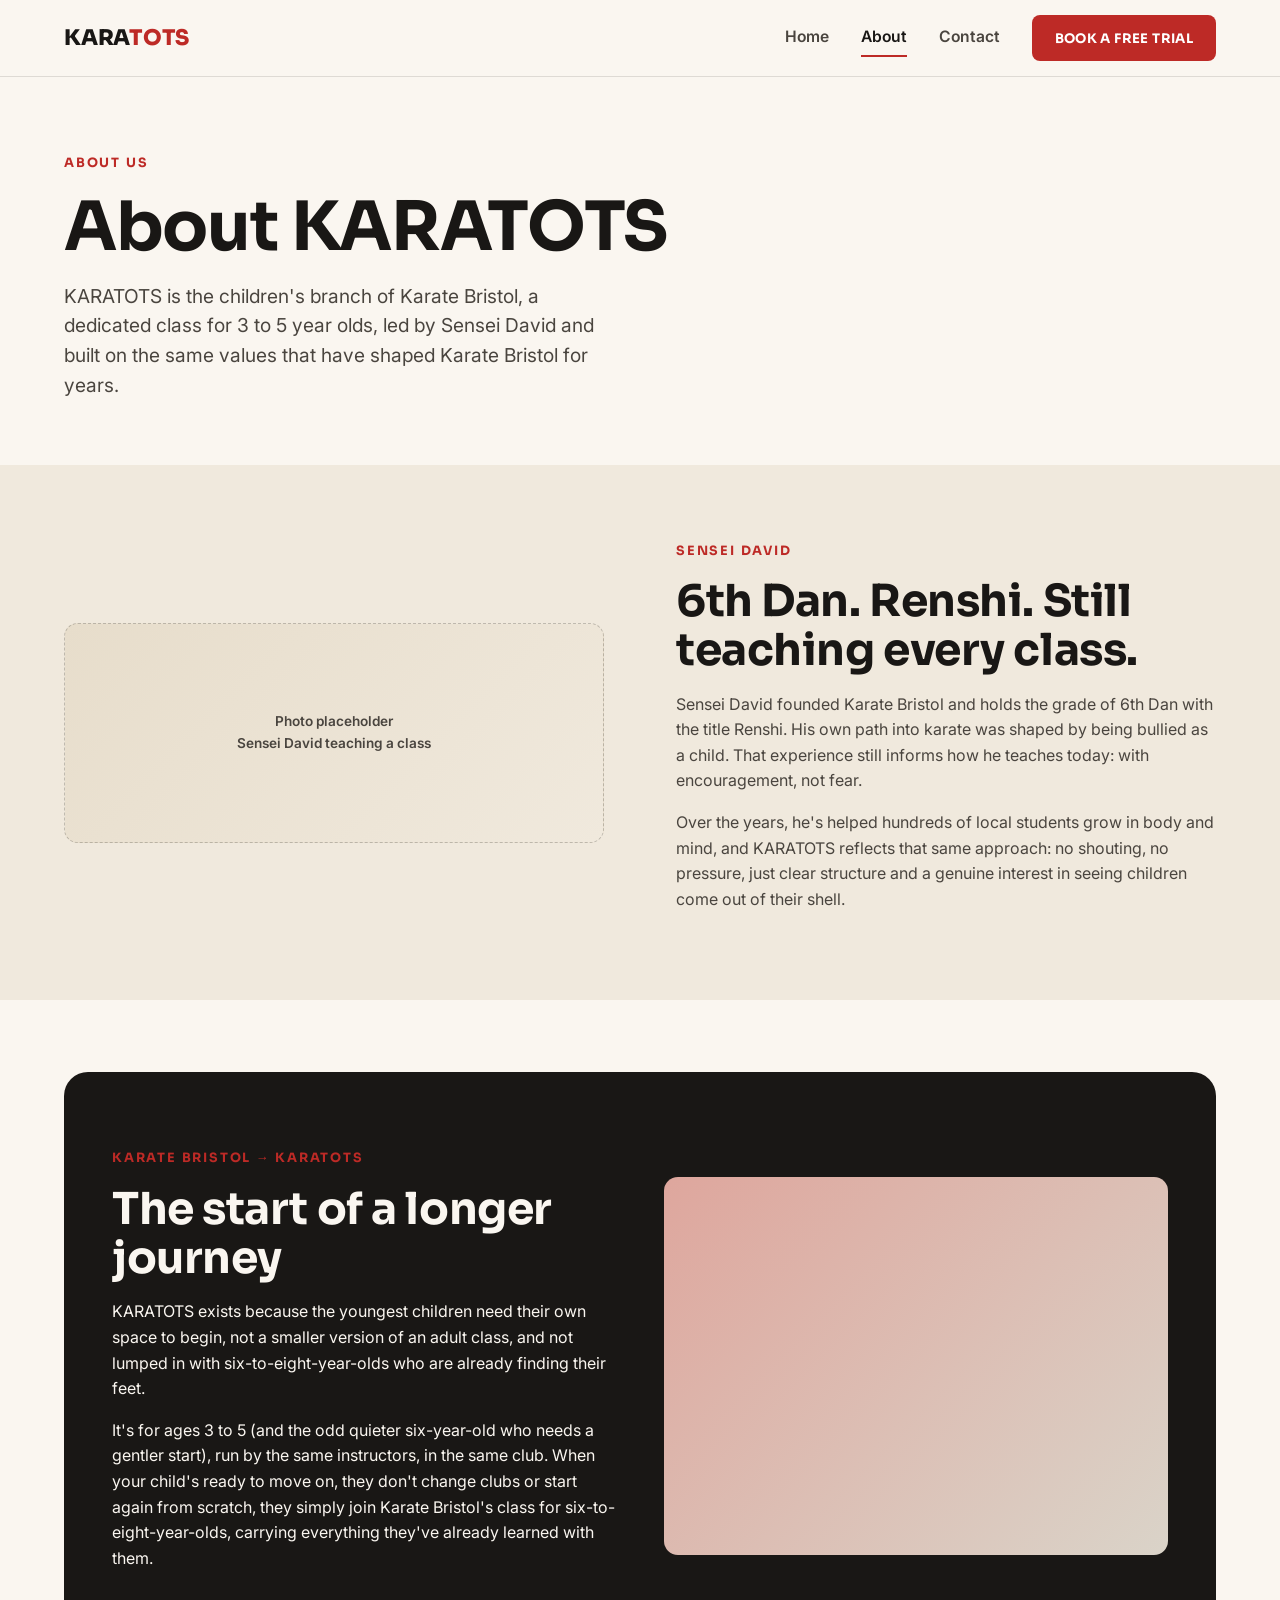
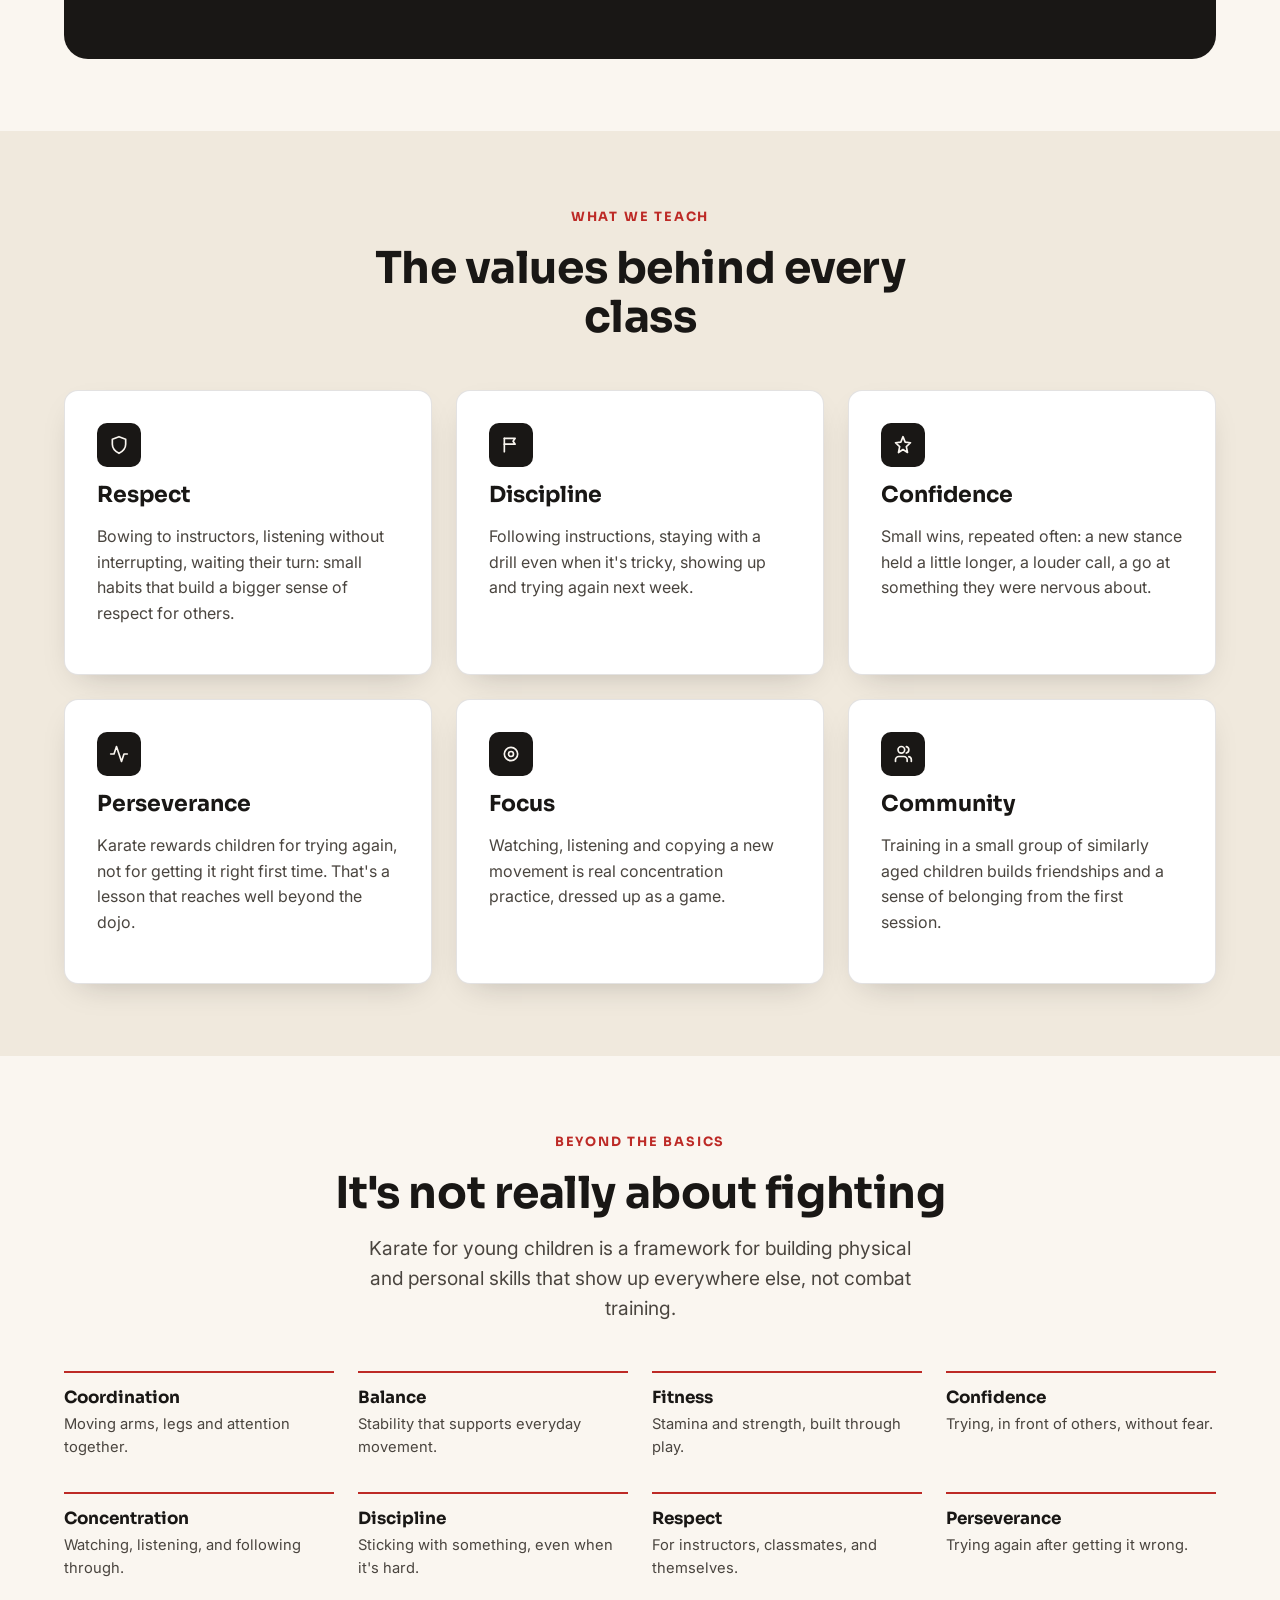
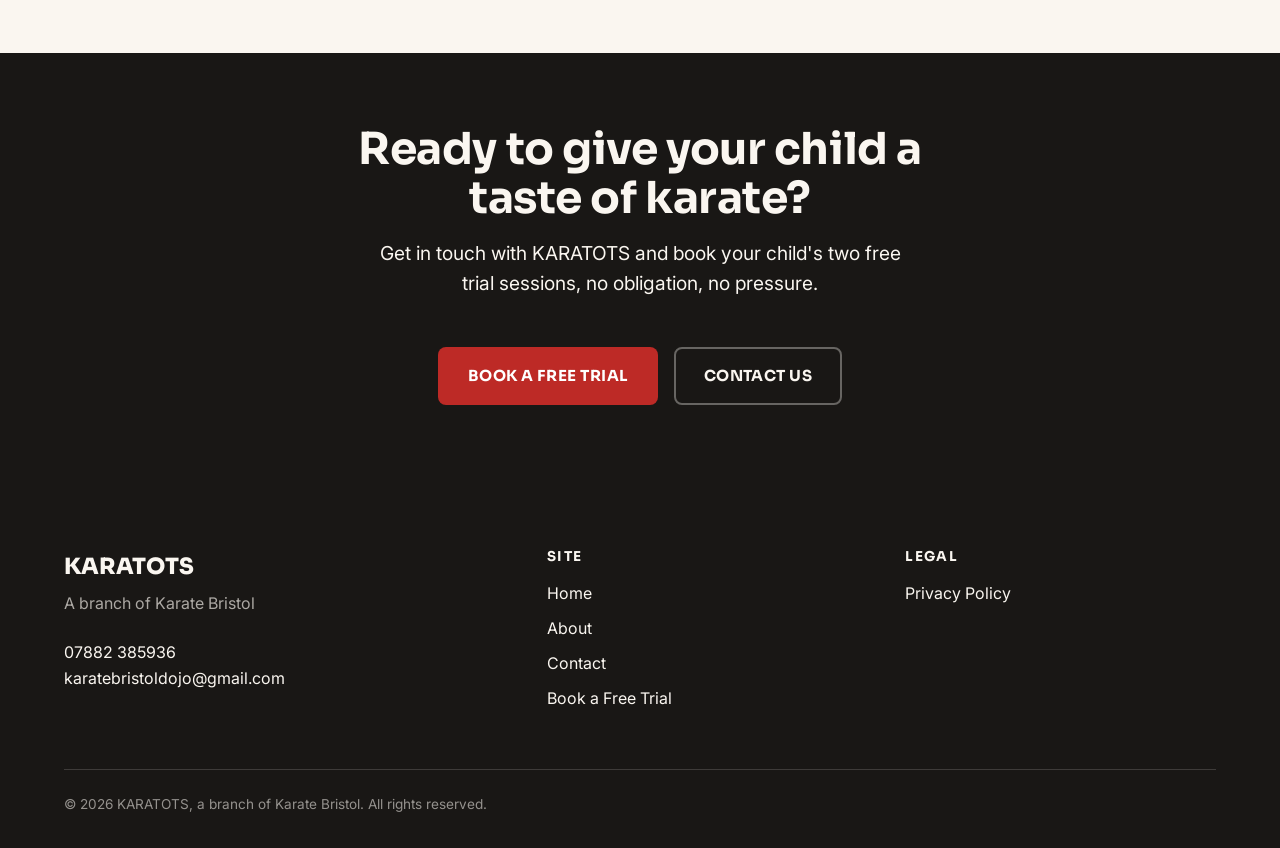
==== commit 9e06c351: "Make footer phone number a clickable tel link so it renders white like the email" ====
--- a/about.html
+++ b/about.html
@@ -228,7 +228,7 @@
         <div>
           <div class="footer__brand">KARATOTS</div>
           <p class="footer__tagline">A branch of Karate Bristol</p>
-          <p>07882 385936<br /><a href="mailto:karatebristoldojo@gmail.com">karatebristoldojo@gmail.com</a></p>
+          <p><a href="tel:07882385936">07882 385936</a><br /><a href="mailto:karatebristoldojo@gmail.com">karatebristoldojo@gmail.com</a></p>
         </div>
         <div>
           <h4>Site</h4>
--- a/css/style.css
+++ b/css/style.css
@@ -339,6 +339,11 @@
   border-bottom-color: var(--color-accent);
 }
 
+.nav__links-cta {
+  padding: 0.65rem 1.3rem;
+  font-size: 0.82rem;
+}
+
 .nav__toggle {
   display: none;
 }
@@ -447,7 +452,7 @@
     z-index: 4;
     flex-direction: column;
     align-items: flex-start;
-    gap: var(--space-2);
+    gap: var(--space-4);
     width: 100%;
     padding: var(--space-6) var(--space-5);
   }
@@ -521,6 +526,8 @@
 
   .nav__links-cta {
     margin-top: var(--space-3);
+    padding: 0.75rem 1.4rem;
+    font-size: 0.85rem;
     opacity: 0;
     transform: translateY(60%);
     transition: opacity 0.5s ease, transform 0.5s ease;
@@ -624,7 +631,7 @@
   display: grid;
   grid-template-columns: repeat(3, 1fr);
   gap: var(--space-3);
-  margin-top: calc(var(--space-6) * -1);
+  margin-top: var(--space-5);
   position: relative;
   z-index: 5;
 }
@@ -872,6 +879,7 @@
 .step {
   position: relative;
   padding-top: 3.5rem;
+  text-align: center;
 }
 
 .step::before {
@@ -879,7 +887,8 @@
   content: counter(step);
   position: absolute;
   top: 0;
-  left: 0;
+  left: 50%;
+  transform: translateX(-50%);
   width: 48px;
   height: 48px;
   border-radius: 50%;
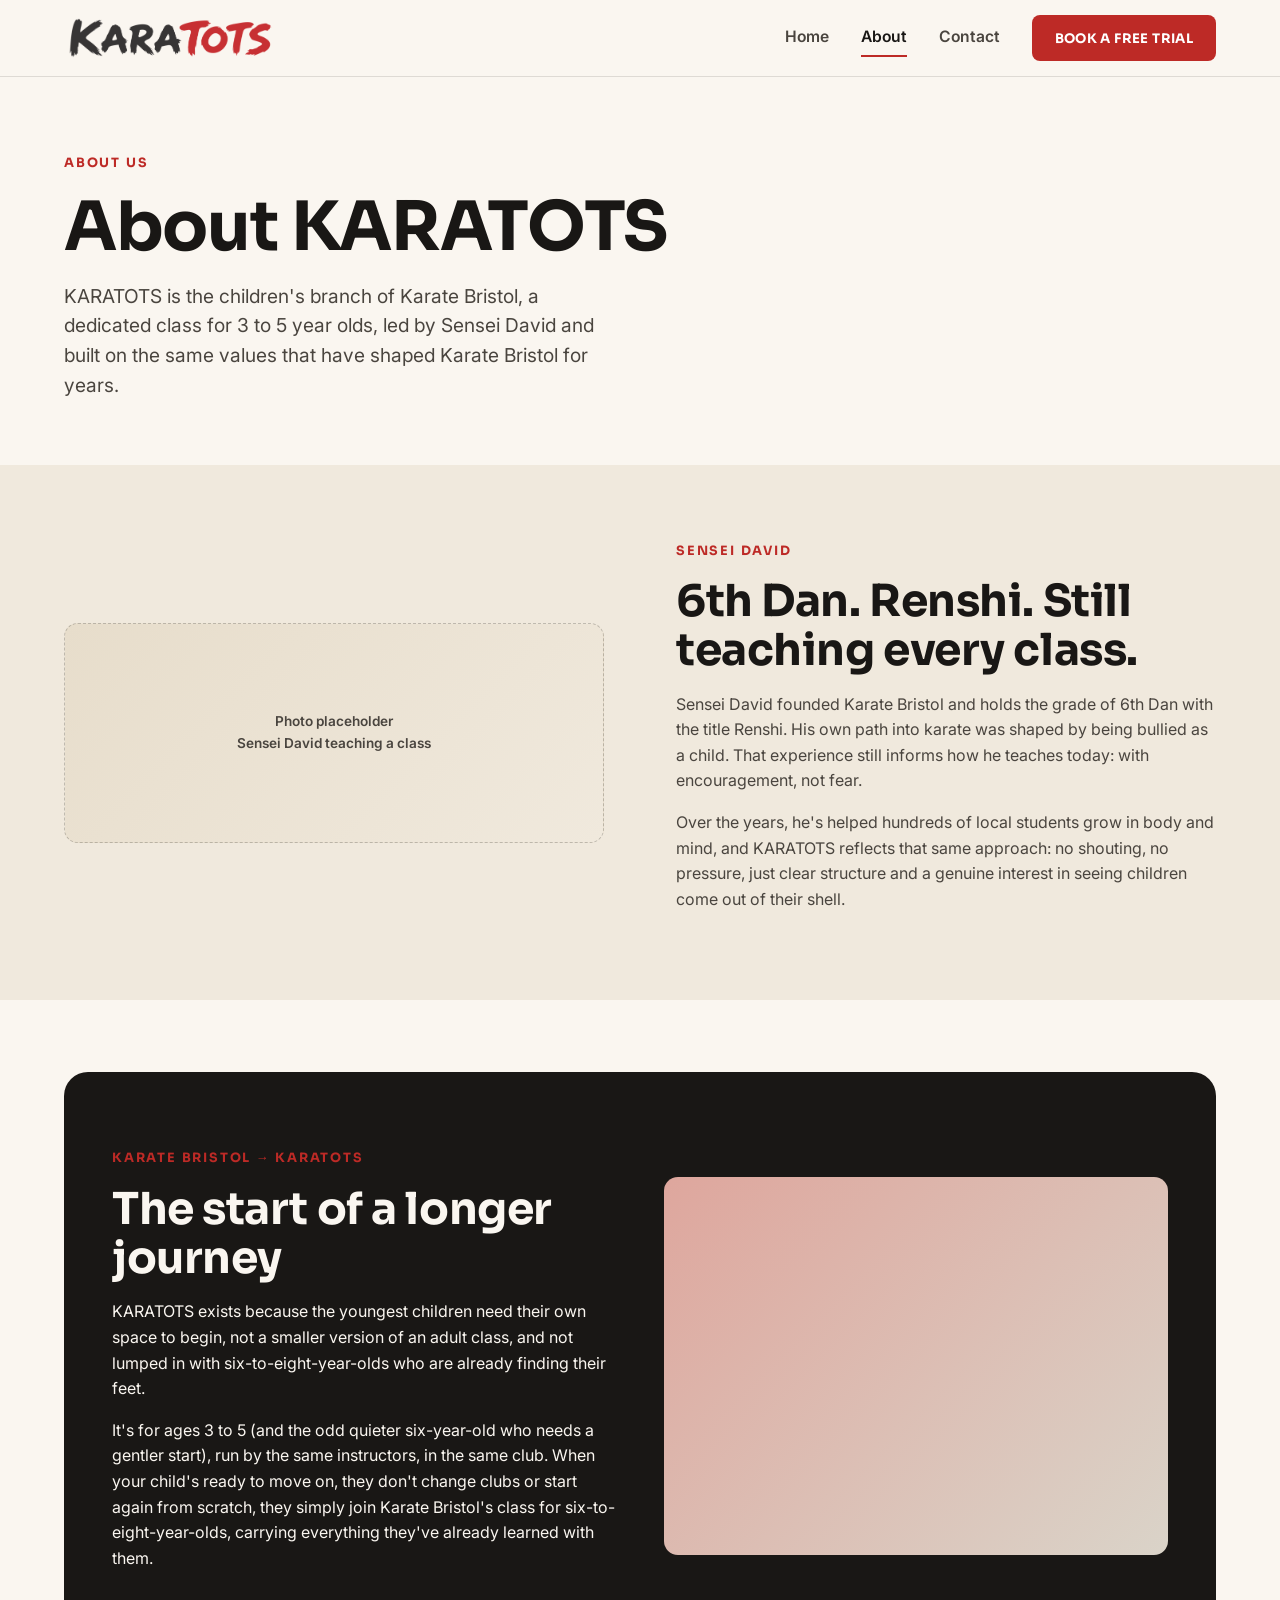
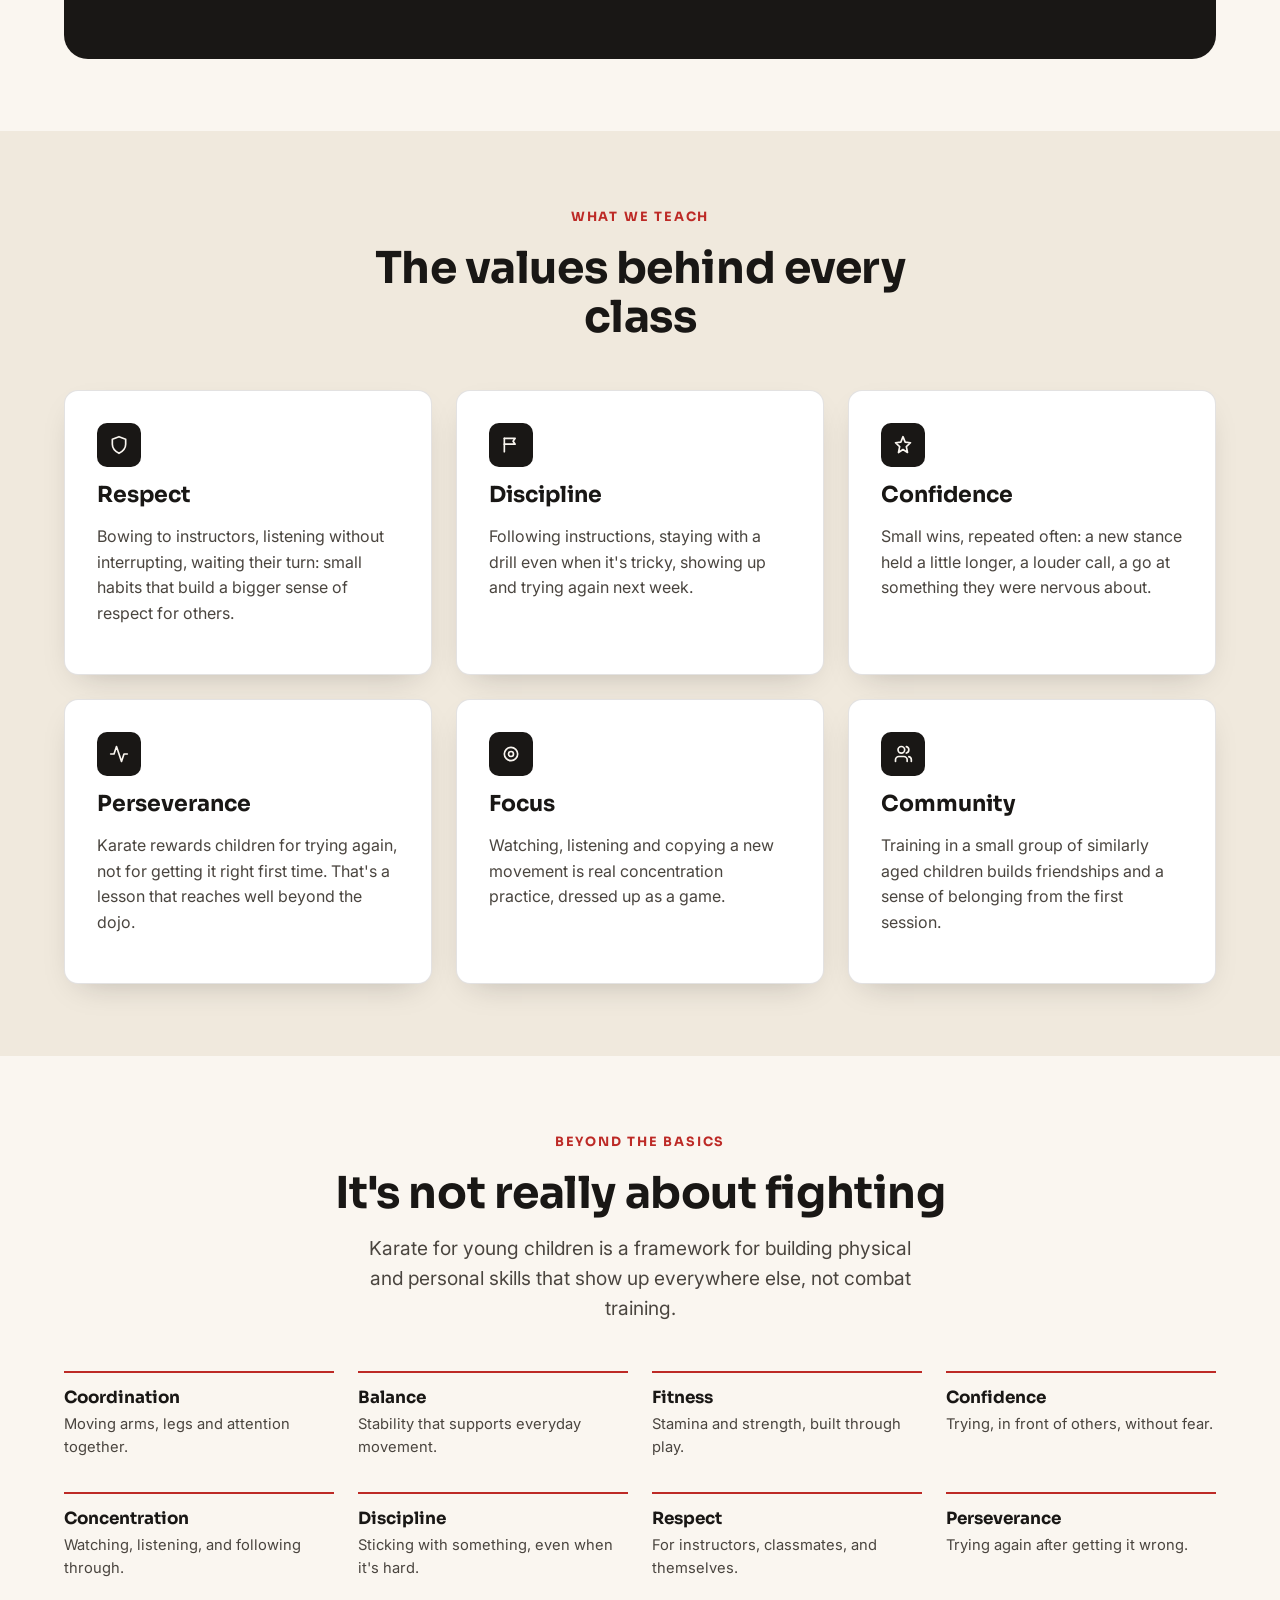
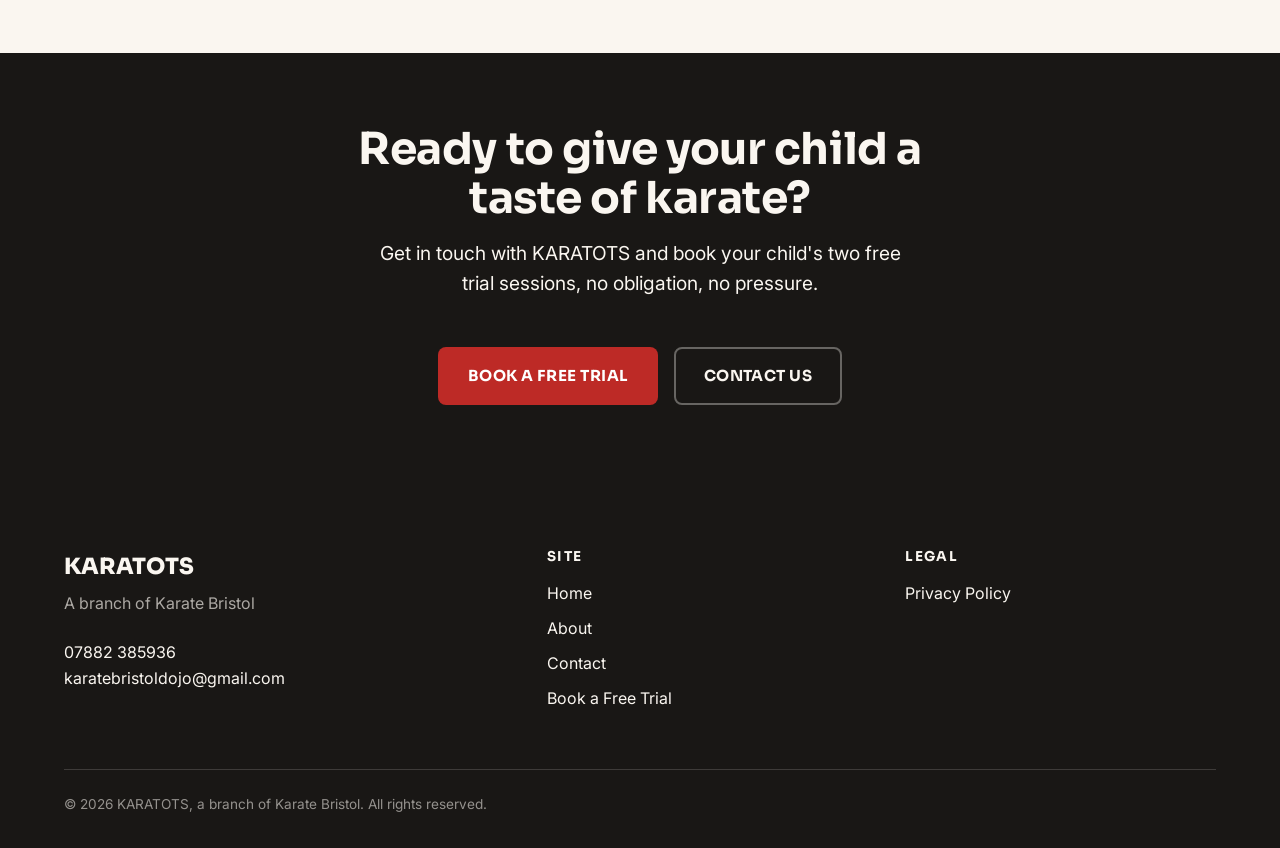
==== commit ef956267: "Use real KARATOTS logo (wordmark in nav, mascot as favicon) extracted from client-supplied .ai file" ====
--- a/about.html
+++ b/about.html
@@ -12,7 +12,8 @@
   <meta property="og:description" content="Meet Sensei David and find out how KARATOTS connects to the wider Karate Bristol club." />
   <meta property="og:url" content="https://karatots.co.uk/about" />
 
-  <link rel="icon" href="assets/favicon.svg" type="image/svg+xml" />
+  <link rel="icon" href="assets/brand/favicon-32.png" sizes="32x32" type="image/png" />
+  <link rel="apple-touch-icon" href="assets/brand/favicon-180.png" />
 
   <link rel="preconnect" href="https://fonts.googleapis.com" />
   <link rel="preconnect" href="https://fonts.gstatic.com" crossorigin />
@@ -25,7 +26,7 @@
 
   <nav class="nav">
     <div class="container nav__inner">
-      <a class="nav__logo" href="index.html">KARA<span>TOTS</span></a>
+      <a class="nav__logo" href="index.html"><img src="assets/brand/logo-wordmark.png" alt="KARATOTS" /></a>
       <div class="nav__right">
         <a class="btn btn--primary nav__header-cta" href="contact.html">Book a Free Trial</a>
         <button class="nav__toggle" aria-label="Toggle menu" aria-expanded="false" aria-controls="navLinks">
--- a/css/style.css
+++ b/css/style.css
@@ -269,16 +269,15 @@
 .nav__logo {
   position: relative;
   z-index: 2;
-  font-family: var(--font-display);
-  font-weight: 800;
-  font-size: 1.35rem;
+  display: flex;
+  align-items: center;
   text-decoration: none;
-  letter-spacing: -0.01em;
-  color: var(--color-ink);
-}
-
-.nav__logo span {
-  color: var(--color-accent);
+}
+
+.nav__logo img {
+  height: 40px;
+  width: auto;
+  display: block;
 }
 
 .nav__right {
@@ -621,6 +620,17 @@
 
   body {
     padding-bottom: 76px;
+  }
+
+  /* Contact page is already the booking destination, so the persistent
+     CTAs elsewhere on the site would just be pointing at themselves. */
+  .page-contact .sticky-cta,
+  .page-contact .nav__header-cta {
+    display: none;
+  }
+
+  body.page-contact {
+    padding-bottom: 0;
   }
 }
 
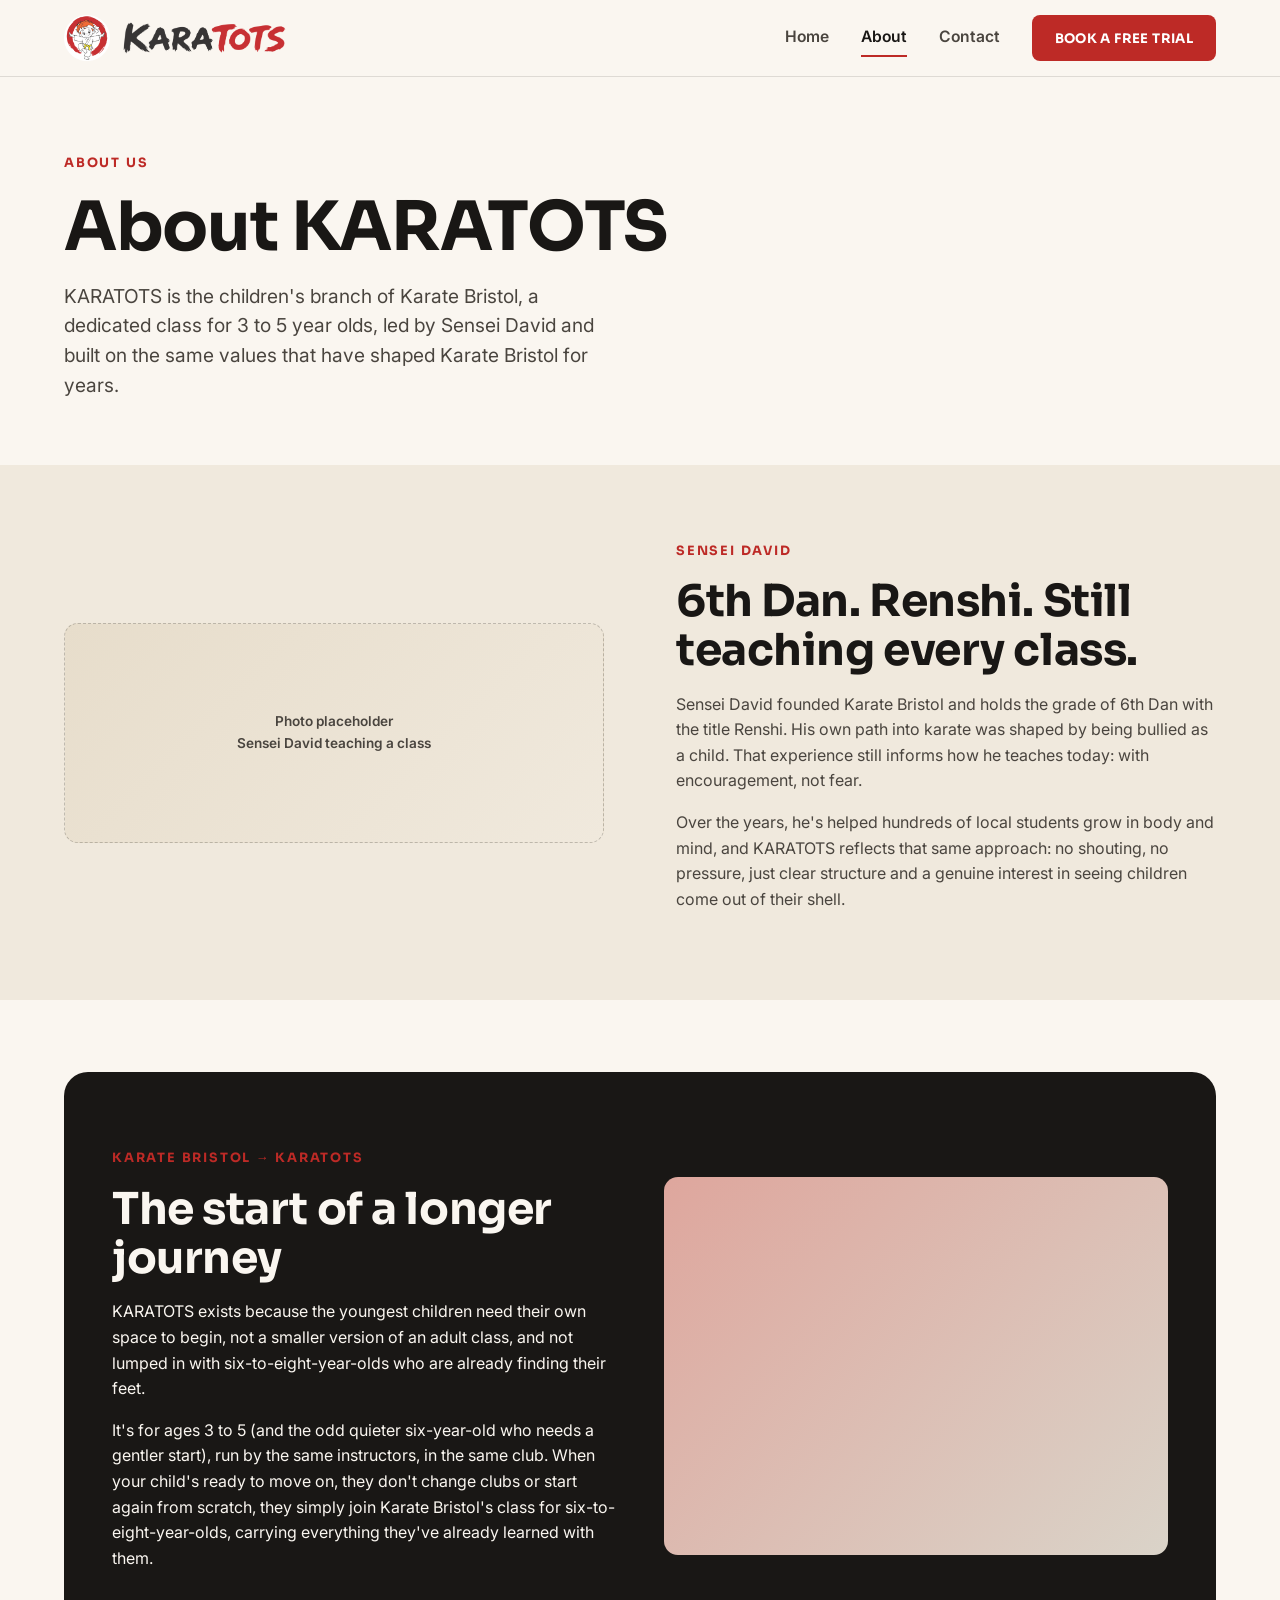
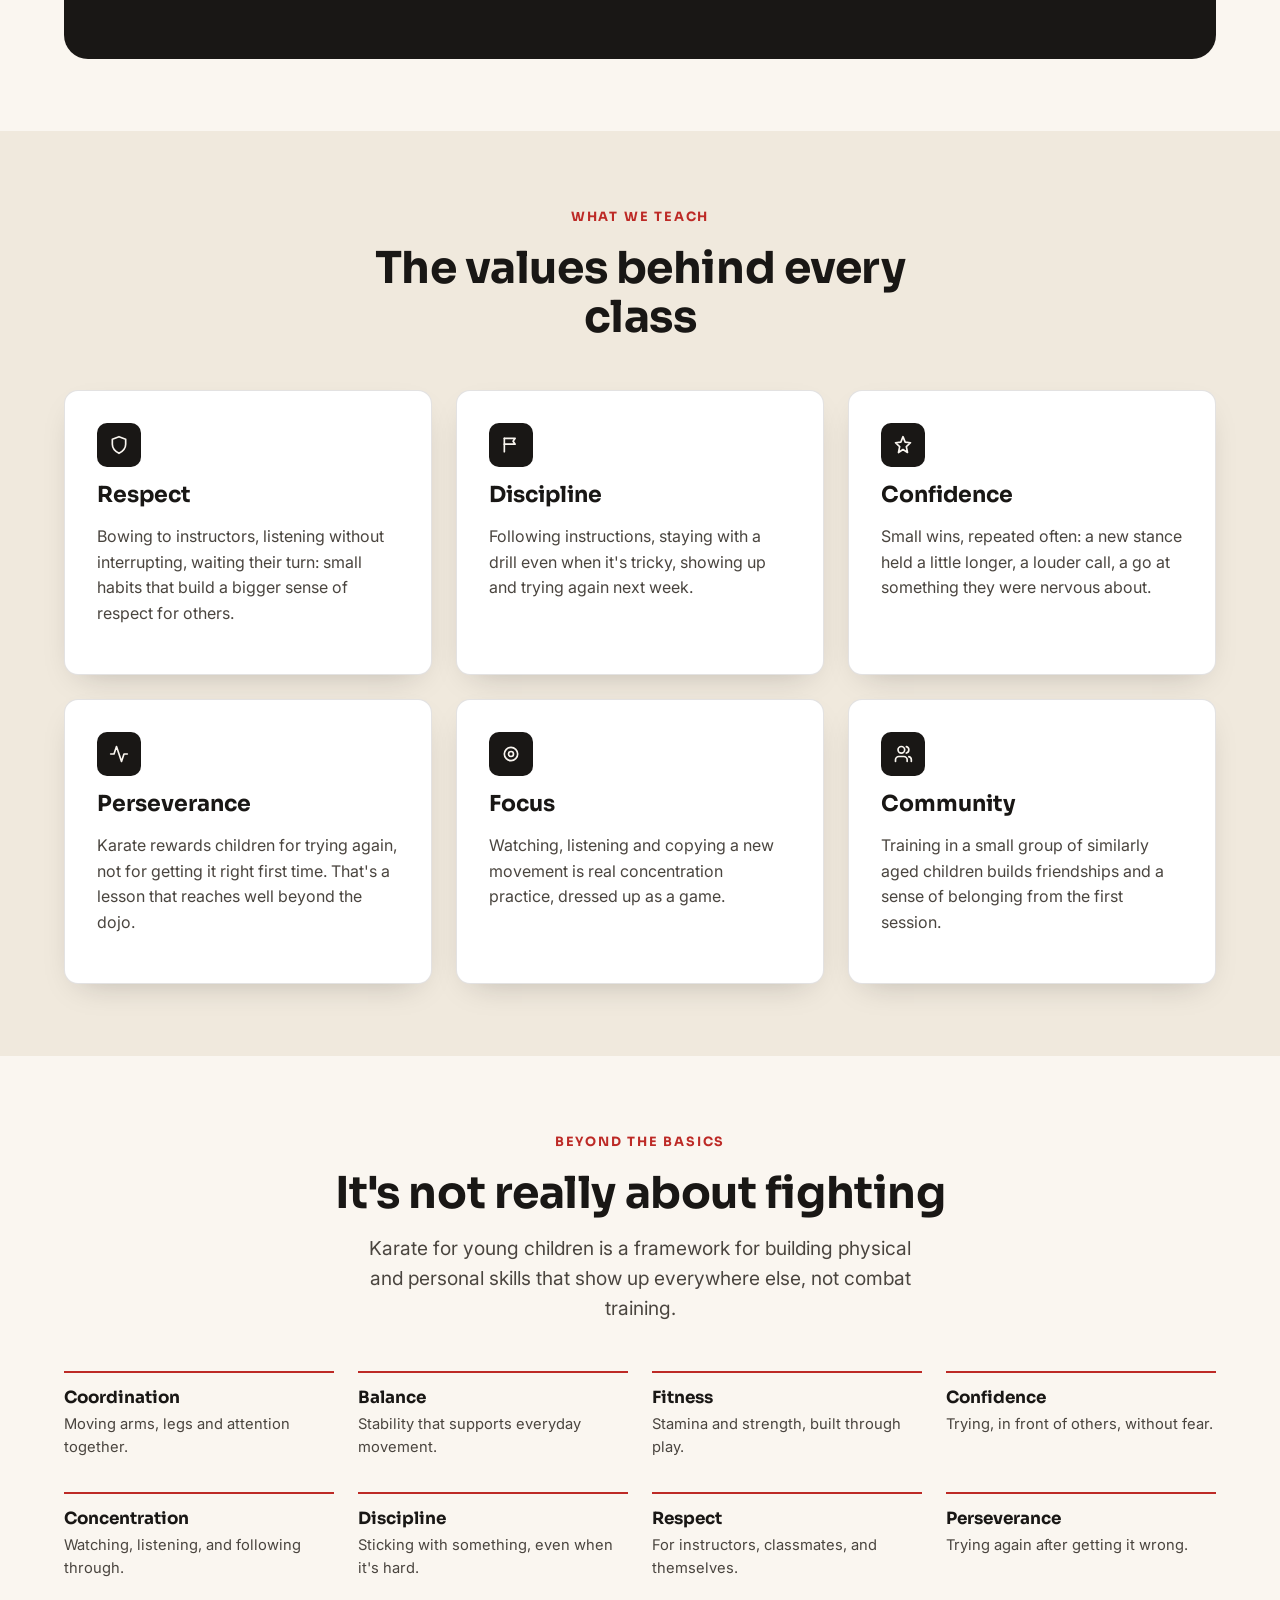
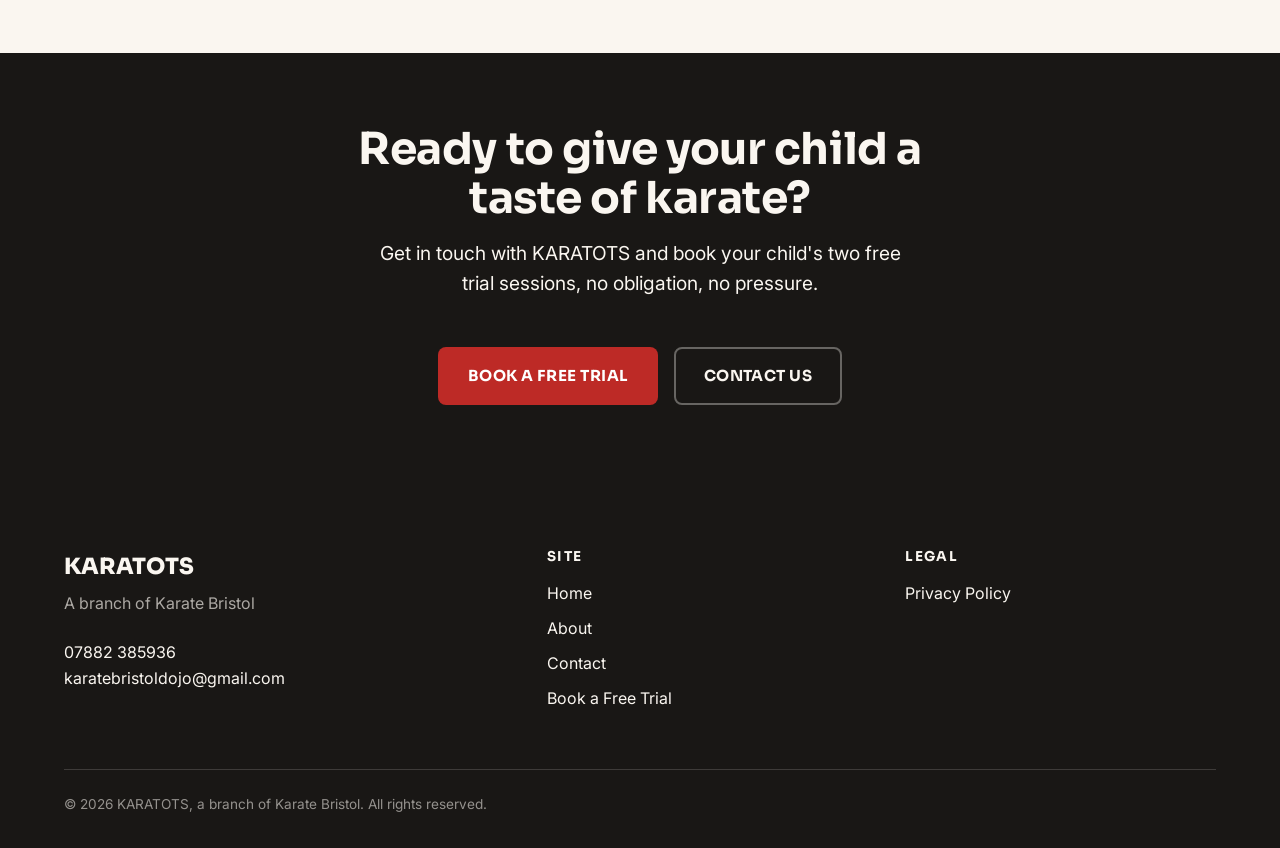
==== commit d7806480: "feat: add mascot mark to header logo lockup" ====
--- a/about.html
+++ b/about.html
@@ -26,7 +26,13 @@
 
   <nav class="nav">
     <div class="container nav__inner">
-      <a class="nav__logo" href="index.html"><img src="assets/brand/logo-wordmark.png" alt="KARATOTS" /></a>
+      <a class="nav__logo" href="index.html">
+        <img class="nav__logo-mark" src="assets/brand/logo-mascot.png" alt="" aria-hidden="true" width="640" height="640" />
+        <span class="nav__logo-text">
+          <img class="nav__logo-light" src="assets/brand/logo-wordmark.png" alt="KARATOTS" width="2134" height="400" />
+          <img class="nav__logo-dark" src="assets/brand/logo-wordmark-dark-bg.png" alt="" aria-hidden="true" width="2134" height="400" />
+        </span>
+      </a>
       <div class="nav__right">
         <a class="btn btn--primary nav__header-cta" href="contact.html">Book a Free Trial</a>
         <button class="nav__toggle" aria-label="Toggle menu" aria-expanded="false" aria-controls="navLinks">
--- a/css/style.css
+++ b/css/style.css
@@ -271,13 +271,43 @@
   z-index: 2;
   display: flex;
   align-items: center;
+  gap: 0.55rem;
   text-decoration: none;
 }
 
-.nav__logo img {
-  height: 40px;
+.nav__logo-mark {
+  height: 46px;
+  width: 46px;
+  display: block;
+  flex-shrink: 0;
+}
+
+.nav__logo-text {
+  position: relative;
+  display: block;
+  line-height: 0;
+}
+
+.nav__logo-text img {
+  height: 32px;
   width: auto;
   display: block;
+  transition: opacity 0.25s ease;
+}
+
+.nav__logo-dark {
+  position: absolute;
+  top: 0;
+  left: 0;
+  opacity: 0;
+}
+
+.nav.is-open .nav__logo-light {
+  opacity: 0;
+}
+
+.nav.is-open .nav__logo-dark {
+  opacity: 1;
 }
 
 .nav__right {
